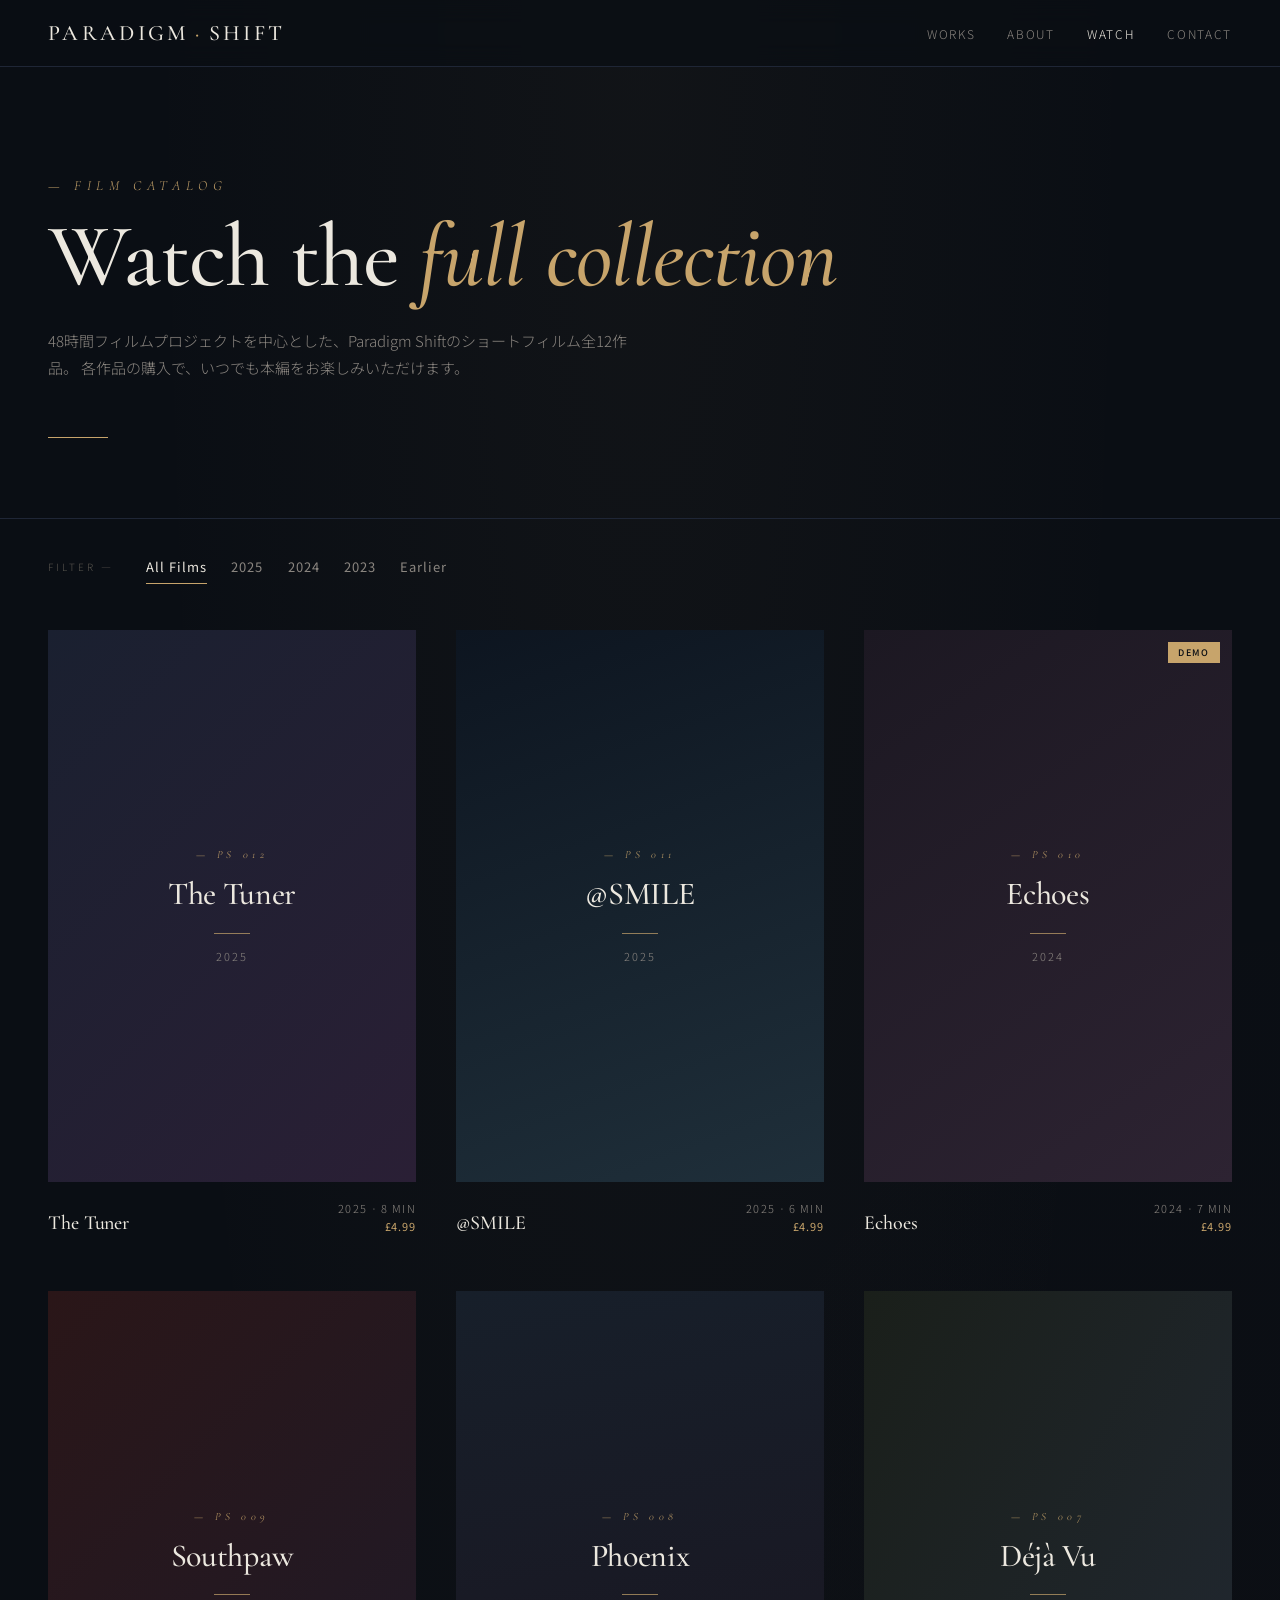
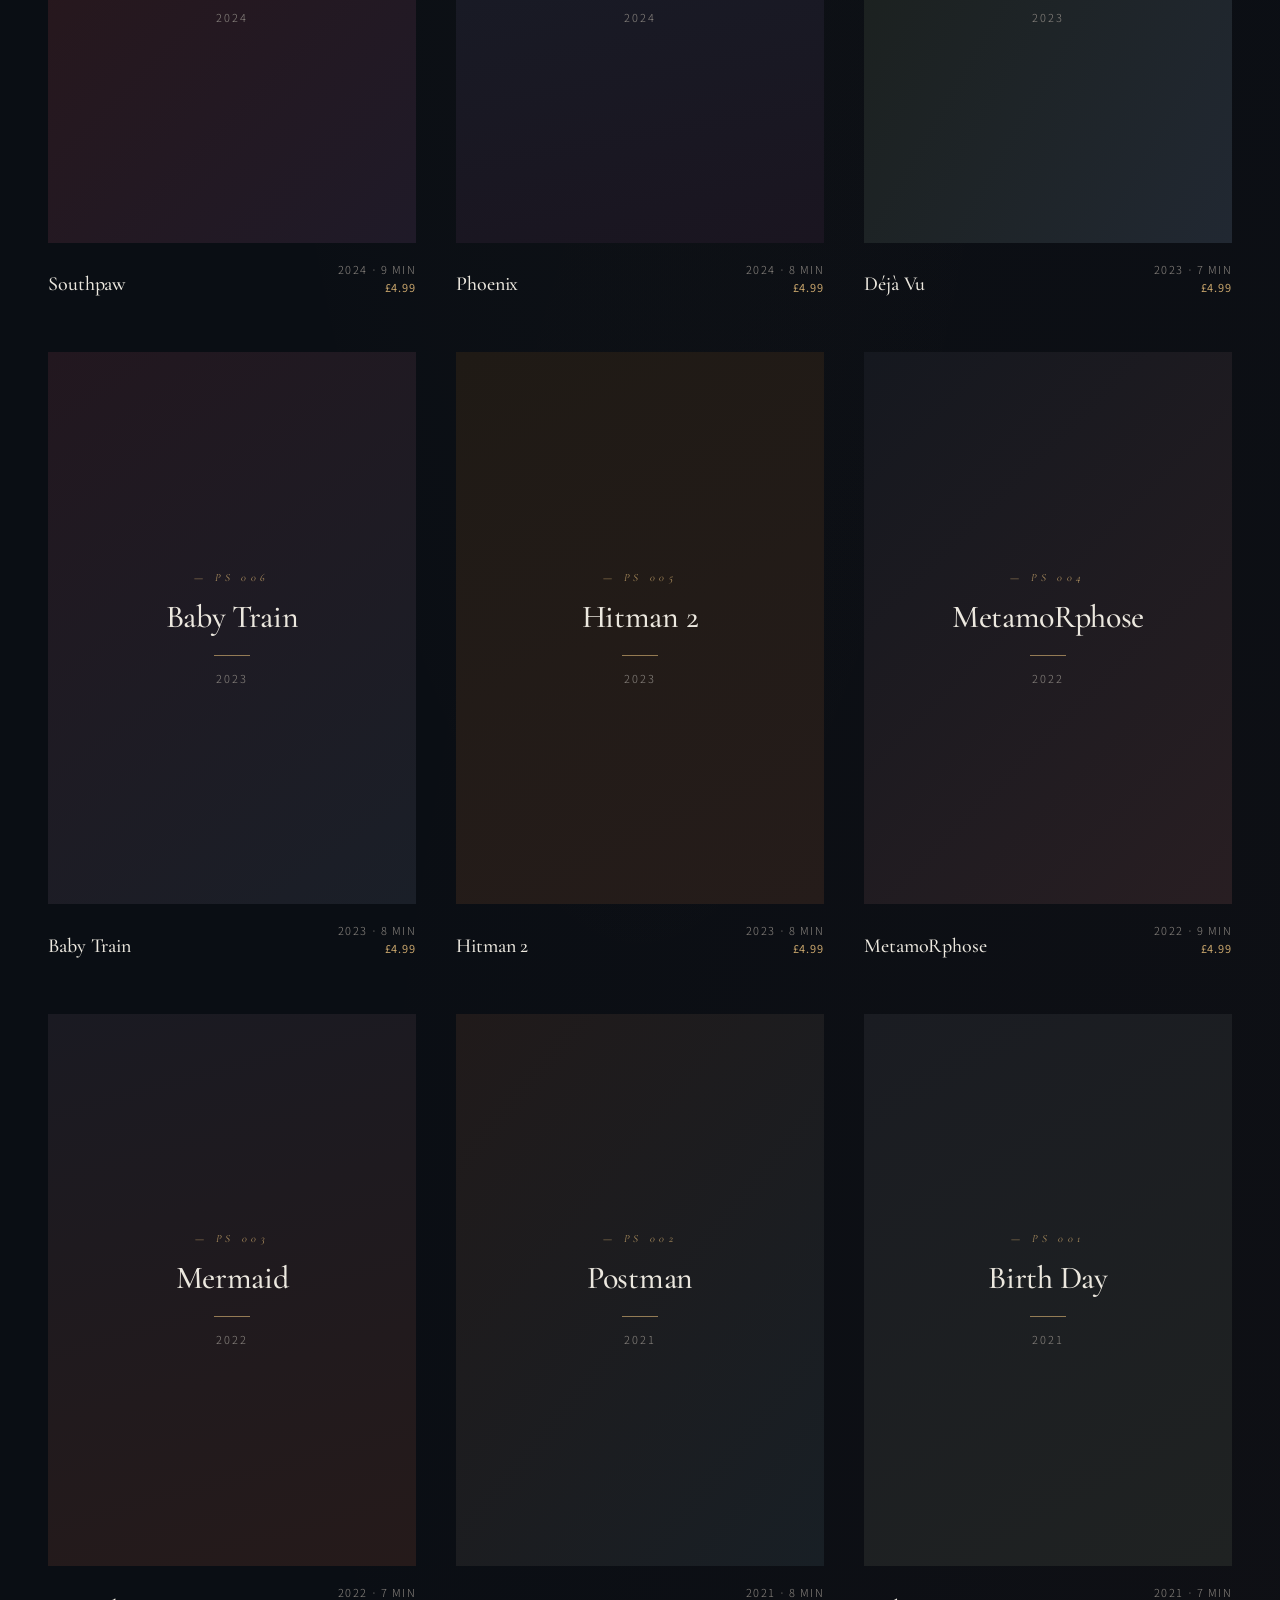
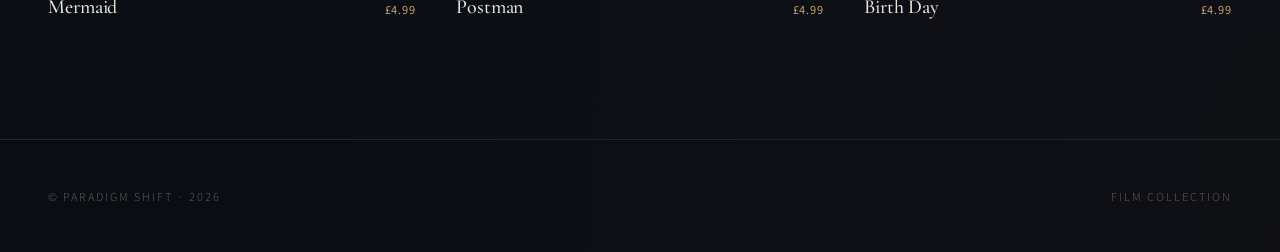
==== watch/index.html @ 76ae6ed3 "Add watch page demo" ====
<!DOCTYPE html>
<html lang="ja">
<head>
<meta charset="UTF-8">
<meta name="viewport" content="width=device-width, initial-scale=1.0">
<title>Watch — Paradigm Shift</title>
<meta name="description" content="Paradigm Shift 作品配信サイト">
<link rel="preconnect" href="https://fonts.googleapis.com">
<link rel="preconnect" href="https://fonts.gstatic.com" crossorigin>
<link href="https://fonts.googleapis.com/css2?family=Cormorant+Garamond:ital,wght@0,400;0,500;0,600;1,400&family=Noto+Sans+JP:wght@300;400;500;700&display=swap" rel="stylesheet">
<style>
  :root {
    --ink:       #0A0E14;
    --ink-2:     #121722;
    --card:      #1A2030;
    --card-hov:  #242D42;
    --text:      #ECE8DF;
    --text-dim:  #8B8680;
    --muted:     #5A5750;
    --accent:    #C7A46B;
    --accent-2:  #A84B2A;
    --border:    #2B3245;
    --border-soft: #1F2636;
  }

  * { margin: 0; padding: 0; box-sizing: border-box; }

  html, body {
    background: var(--ink);
    color: var(--text);
    font-family: 'Noto Sans JP', sans-serif;
    font-weight: 300;
    -webkit-font-smoothing: antialiased;
    min-height: 100vh;
  }

  body {
    background:
      radial-gradient(ellipse at top, rgba(199,164,107,0.04) 0%, transparent 55%),
      radial-gradient(ellipse at bottom right, rgba(168,75,42,0.03) 0%, transparent 55%),
      var(--ink);
  }

  a { color: inherit; text-decoration: none; }

  /* NAV */
  .nav {
    position: sticky; top: 0;
    z-index: 100;
    backdrop-filter: blur(12px);
    -webkit-backdrop-filter: blur(12px);
    background: rgba(10, 14, 20, 0.72);
    border-bottom: 1px solid var(--border-soft);
  }
  .nav-inner {
    max-width: 1400px;
    margin: 0 auto;
    padding: 20px 48px;
    display: flex;
    justify-content: space-between;
    align-items: center;
  }
  .logo {
    font-family: 'Cormorant Garamond', serif;
    font-size: 22px;
    font-weight: 500;
    letter-spacing: 0.15em;
    color: var(--text);
  }
  .logo .sep { color: var(--accent); margin: 0 6px; }
  .nav-links { display: flex; gap: 32px; font-size: 12px; letter-spacing: 0.14em; text-transform: uppercase; }
  .nav-links a { color: var(--text-dim); transition: color 0.3s; }
  .nav-links a:hover { color: var(--accent); }
  .nav-links a.active { color: var(--text); }

  /* HERO */
  .hero {
    position: relative;
    padding: 110px 48px 80px;
    max-width: 1400px;
    margin: 0 auto;
    overflow: hidden;
  }
  .hero-label {
    font-family: 'Cormorant Garamond', serif;
    font-style: italic;
    font-size: 14px;
    color: var(--accent);
    letter-spacing: 0.4em;
    text-transform: uppercase;
    margin-bottom: 20px;
    opacity: 0;
    animation: fadeUp 0.8s ease 0.1s forwards;
  }
  .hero h1 {
    font-family: 'Cormorant Garamond', serif;
    font-size: clamp(48px, 7vw, 92px);
    font-weight: 500;
    line-height: 0.95;
    letter-spacing: -0.01em;
    color: var(--text);
    margin-bottom: 28px;
    opacity: 0;
    animation: fadeUp 0.9s ease 0.25s forwards;
  }
  .hero h1 em {
    font-style: italic;
    color: var(--accent);
  }
  .hero-desc {
    font-size: 15px;
    line-height: 1.8;
    color: var(--text-dim);
    max-width: 580px;
    opacity: 0;
    animation: fadeUp 1s ease 0.45s forwards;
  }
  .divider {
    width: 60px; height: 1px;
    background: var(--accent);
    margin-top: 56px;
    opacity: 0;
    animation: expand 1s ease 0.7s forwards;
  }

  @keyframes fadeUp {
    from { opacity: 0; transform: translateY(24px); }
    to { opacity: 1; transform: translateY(0); }
  }
  @keyframes expand {
    from { opacity: 0; width: 0; }
    to { opacity: 1; width: 60px; }
  }

  /* FILTERS */
  .filters {
    max-width: 1400px;
    margin: 0 auto;
    padding: 32px 48px 48px;
    display: flex;
    gap: 24px;
    align-items: center;
    border-top: 1px solid var(--border-soft);
  }
  .filter-label {
    font-size: 10px;
    color: var(--muted);
    letter-spacing: 0.3em;
    text-transform: uppercase;
    margin-right: 8px;
  }
  .filter-btn {
    background: none;
    border: none;
    color: var(--text-dim);
    font-family: inherit;
    font-size: 13px;
    letter-spacing: 0.08em;
    cursor: pointer;
    padding: 6px 0;
    position: relative;
    transition: color 0.25s;
  }
  .filter-btn::after {
    content: '';
    position: absolute;
    bottom: -2px; left: 0;
    width: 0;
    height: 1px;
    background: var(--accent);
    transition: width 0.3s ease;
  }
  .filter-btn:hover { color: var(--text); }
  .filter-btn.active { color: var(--text); }
  .filter-btn.active::after { width: 100%; }

  /* GRID */
  .catalog {
    max-width: 1400px;
    margin: 0 auto;
    padding: 0 48px 120px;
  }
  .grid {
    display: grid;
    grid-template-columns: repeat(3, 1fr);
    gap: 56px 40px;
  }

  .film {
    cursor: pointer;
    opacity: 0;
    animation: fadeUp 0.6s ease forwards;
  }
  .film:nth-child(1) { animation-delay: 0.05s; }
  .film:nth-child(2) { animation-delay: 0.1s; }
  .film:nth-child(3) { animation-delay: 0.15s; }
  .film:nth-child(4) { animation-delay: 0.2s; }
  .film:nth-child(5) { animation-delay: 0.25s; }
  .film:nth-child(6) { animation-delay: 0.3s; }
  .film:nth-child(7) { animation-delay: 0.35s; }
  .film:nth-child(8) { animation-delay: 0.4s; }
  .film:nth-child(9) { animation-delay: 0.45s; }
  .film:nth-child(10) { animation-delay: 0.5s; }
  .film:nth-child(11) { animation-delay: 0.55s; }
  .film:nth-child(12) { animation-delay: 0.6s; }

  .poster-wrap {
    position: relative;
    aspect-ratio: 2 / 3;
    background: var(--card);
    overflow: hidden;
    margin-bottom: 18px;
  }

  .poster {
    position: absolute;
    inset: 0;
    display: flex;
    flex-direction: column;
    align-items: center;
    justify-content: center;
    padding: 32px 24px;
    transition: transform 0.6s cubic-bezier(0.2, 0.8, 0.2, 1);
  }

  /* Each film gets a distinct poster gradient */
  .film:nth-child(1) .poster { background: linear-gradient(135deg, #1a2030 0%, #2a1f35 100%); }
  .film:nth-child(2) .poster { background: linear-gradient(160deg, #0d1520 0%, #1f2f3a 100%); }
  .film:nth-child(3) .poster { background: linear-gradient(145deg, #1c1822 0%, #2d2332 100%); }
  .film:nth-child(4) .poster { background: linear-gradient(135deg, #2a1618 0%, #1f1a28 100%); }
  .film:nth-child(5) .poster { background: linear-gradient(170deg, #171f2a 0%, #1a1520 100%); }
  .film:nth-child(6) .poster { background: linear-gradient(120deg, #1a1f1a 0%, #212832 100%); }
  .film:nth-child(7) .poster { background: linear-gradient(145deg, #22171f 0%, #1a1f28 100%); }
  .film:nth-child(8) .poster { background: linear-gradient(155deg, #1f1a15 0%, #251c1a 100%); }
  .film:nth-child(9) .poster { background: linear-gradient(135deg, #15181f 0%, #281e22 100%); }
  .film:nth-child(10) .poster { background: linear-gradient(165deg, #1a1a22 0%, #251a1a 100%); }
  .film:nth-child(11) .poster { background: linear-gradient(130deg, #201a1a 0%, #181f25 100%); }
  .film:nth-child(12) .poster { background: linear-gradient(150deg, #1a1c22 0%, #1f2222 100%); }

  .poster-mark {
    font-family: 'Cormorant Garamond', serif;
    font-style: italic;
    font-size: 11px;
    color: var(--accent);
    letter-spacing: 0.4em;
    text-transform: uppercase;
    margin-bottom: 16px;
  }
  .poster-title {
    font-family: 'Cormorant Garamond', serif;
    font-size: 32px;
    font-weight: 500;
    line-height: 1.05;
    color: var(--text);
    text-align: center;
    letter-spacing: -0.01em;
    margin-bottom: 14px;
  }
  .poster-line {
    width: 36px; height: 1px;
    background: var(--accent);
    margin: 8px 0 14px;
    opacity: 0.7;
  }
  .poster-year {
    font-size: 11px;
    color: var(--text-dim);
    letter-spacing: 0.2em;
  }

  .poster-wrap::before {
    content: '';
    position: absolute;
    inset: 0;
    background: linear-gradient(to bottom, transparent 50%, rgba(0,0,0,0.5));
    opacity: 0;
    transition: opacity 0.4s;
    z-index: 2;
    pointer-events: none;
  }
  .poster-wrap::after {
    content: 'Watch';
    position: absolute;
    left: 50%; top: 50%;
    transform: translate(-50%, -50%) scale(0.9);
    font-family: 'Cormorant Garamond', serif;
    font-style: italic;
    font-size: 22px;
    color: var(--text);
    letter-spacing: 0.3em;
    text-transform: uppercase;
    padding: 14px 28px;
    border: 1px solid var(--accent);
    opacity: 0;
    transition: opacity 0.4s, transform 0.4s cubic-bezier(0.2, 0.8, 0.2, 1);
    z-index: 3;
    pointer-events: none;
  }
  .film:hover .poster-wrap::before { opacity: 1; }
  .film:hover .poster-wrap::after {
    opacity: 1;
    transform: translate(-50%, -50%) scale(1);
  }
  .film:hover .poster {
    transform: scale(1.04);
  }

  .film-meta {
    display: flex;
    justify-content: space-between;
    align-items: flex-end;
  }
  .film-title {
    font-family: 'Cormorant Garamond', serif;
    font-size: 20px;
    font-weight: 500;
    color: var(--text);
    letter-spacing: -0.005em;
    line-height: 1.2;
  }
  .film-info {
    font-size: 11px;
    color: var(--text-dim);
    letter-spacing: 0.12em;
    text-transform: uppercase;
    text-align: right;
    line-height: 1.6;
  }
  .film-info .price {
    color: var(--accent);
    font-weight: 400;
    letter-spacing: 0.08em;
  }

  /* demo tag for playable sample */
  .tag {
    position: absolute;
    top: 12px; right: 12px;
    background: var(--accent);
    color: var(--ink);
    font-size: 9px;
    font-weight: 500;
    letter-spacing: 0.2em;
    text-transform: uppercase;
    padding: 4px 10px;
    z-index: 4;
  }

  /* FOOTER */
  footer {
    max-width: 1400px;
    margin: 0 auto;
    padding: 48px;
    border-top: 1px solid var(--border-soft);
    display: flex;
    justify-content: space-between;
    align-items: center;
    font-size: 11px;
    color: var(--muted);
    letter-spacing: 0.18em;
    text-transform: uppercase;
  }

  /* RESPONSIVE */
  @media (max-width: 900px) {
    .nav-inner, .hero, .filters, .catalog, footer { padding-left: 24px; padding-right: 24px; }
    .grid { grid-template-columns: repeat(2, 1fr); gap: 40px 24px; }
    .nav-links { gap: 20px; }
    .nav-links a:not(.active) { display: none; }
    .filters { flex-wrap: wrap; gap: 12px 20px; }
  }
  @media (max-width: 560px) {
    .grid { grid-template-columns: 1fr; gap: 48px; }
    .hero { padding: 60px 24px 40px; }
    .poster-title { font-size: 28px; }
  }
</style>
</head>
<body>

<nav class="nav">
  <div class="nav-inner">
    <a href="../index.html" class="logo">PARADIGM<span class="sep">·</span>SHIFT</a>
    <div class="nav-links">
      <a href="../index.html">Works</a>
      <a href="../index.html#about">About</a>
      <a href="#" class="active">Watch</a>
      <a href="../index.html#contact">Contact</a>
    </div>
  </div>
</nav>

<section class="hero">
  <div class="hero-label">— Film Catalog</div>
  <h1>Watch the <em>full collection</em></h1>
  <p class="hero-desc">
    48時間フィルムプロジェクトを中心とした、Paradigm Shiftのショートフィルム全12作品。
    各作品の購入で、いつでも本編をお楽しみいただけます。
  </p>
  <div class="divider"></div>
</section>

<section class="filters">
  <span class="filter-label">Filter —</span>
  <button class="filter-btn active" data-filter="all">All Films</button>
  <button class="filter-btn" data-filter="2025">2025</button>
  <button class="filter-btn" data-filter="2024">2024</button>
  <button class="filter-btn" data-filter="2023">2023</button>
  <button class="filter-btn" data-filter="earlier">Earlier</button>
</section>

<main class="catalog">
  <div class="grid" id="grid">

    <a class="film" href="film.html?id=tuner" data-year="2025">
      <div class="poster-wrap">
        <div class="poster">
          <div class="poster-mark">— PS 012</div>
          <div class="poster-title">The Tuner</div>
          <div class="poster-line"></div>
          <div class="poster-year">2025</div>
        </div>
      </div>
      <div class="film-meta">
        <div class="film-title">The Tuner</div>
        <div class="film-info">
          2025 · 8 min<br>
          <span class="price">£4.99</span>
        </div>
      </div>
    </a>

    <a class="film" href="film.html?id=smile" data-year="2025">
      <div class="poster-wrap">
        <div class="poster">
          <div class="poster-mark">— PS 011</div>
          <div class="poster-title">@SMILE</div>
          <div class="poster-line"></div>
          <div class="poster-year">2025</div>
        </div>
      </div>
      <div class="film-meta">
        <div class="film-title">@SMILE</div>
        <div class="film-info">
          2025 · 6 min<br>
          <span class="price">£4.99</span>
        </div>
      </div>
    </a>

    <a class="film" href="film.html?id=echoes" data-year="2024">
      <div class="poster-wrap">
        <span class="tag">Demo</span>
        <div class="poster">
          <div class="poster-mark">— PS 010</div>
          <div class="poster-title">Echoes</div>
          <div class="poster-line"></div>
          <div class="poster-year">2024</div>
        </div>
      </div>
      <div class="film-meta">
        <div class="film-title">Echoes</div>
        <div class="film-info">
          2024 · 7 min<br>
          <span class="price">£4.99</span>
        </div>
      </div>
    </a>

    <a class="film" href="film.html?id=southpaw" data-year="2024">
      <div class="poster-wrap">
        <div class="poster">
          <div class="poster-mark">— PS 009</div>
          <div class="poster-title">Southpaw</div>
          <div class="poster-line"></div>
          <div class="poster-year">2024</div>
        </div>
      </div>
      <div class="film-meta">
        <div class="film-title">Southpaw</div>
        <div class="film-info">
          2024 · 9 min<br>
          <span class="price">£4.99</span>
        </div>
      </div>
    </a>

    <a class="film" href="film.html?id=phoenix" data-year="2024">
      <div class="poster-wrap">
        <div class="poster">
          <div class="poster-mark">— PS 008</div>
          <div class="poster-title">Phoenix</div>
          <div class="poster-line"></div>
          <div class="poster-year">2024</div>
        </div>
      </div>
      <div class="film-meta">
        <div class="film-title">Phoenix</div>
        <div class="film-info">
          2024 · 8 min<br>
          <span class="price">£4.99</span>
        </div>
      </div>
    </a>

    <a class="film" href="film.html?id=deja-vu" data-year="2023">
      <div class="poster-wrap">
        <div class="poster">
          <div class="poster-mark">— PS 007</div>
          <div class="poster-title">Déjà Vu</div>
          <div class="poster-line"></div>
          <div class="poster-year">2023</div>
        </div>
      </div>
      <div class="film-meta">
        <div class="film-title">Déjà Vu</div>
        <div class="film-info">
          2023 · 7 min<br>
          <span class="price">£4.99</span>
        </div>
      </div>
    </a>

    <a class="film" href="film.html?id=baby-train" data-year="2023">
      <div class="poster-wrap">
        <div class="poster">
          <div class="poster-mark">— PS 006</div>
          <div class="poster-title">Baby Train</div>
          <div class="poster-line"></div>
          <div class="poster-year">2023</div>
        </div>
      </div>
      <div class="film-meta">
        <div class="film-title">Baby Train</div>
        <div class="film-info">
          2023 · 8 min<br>
          <span class="price">£4.99</span>
        </div>
      </div>
    </a>

    <a class="film" href="film.html?id=hitman-2" data-year="2023">
      <div class="poster-wrap">
        <div class="poster">
          <div class="poster-mark">— PS 005</div>
          <div class="poster-title">Hitman 2</div>
          <div class="poster-line"></div>
          <div class="poster-year">2023</div>
        </div>
      </div>
      <div class="film-meta">
        <div class="film-title">Hitman 2</div>
        <div class="film-info">
          2023 · 8 min<br>
          <span class="price">£4.99</span>
        </div>
      </div>
    </a>

    <a class="film" href="film.html?id=metamorphose" data-year="earlier">
      <div class="poster-wrap">
        <div class="poster">
          <div class="poster-mark">— PS 004</div>
          <div class="poster-title">MetamoRphose</div>
          <div class="poster-line"></div>
          <div class="poster-year">2022</div>
        </div>
      </div>
      <div class="film-meta">
        <div class="film-title">MetamoRphose</div>
        <div class="film-info">
          2022 · 9 min<br>
          <span class="price">£4.99</span>
        </div>
      </div>
    </a>

    <a class="film" href="film.html?id=mermaid" data-year="earlier">
      <div class="poster-wrap">
        <div class="poster">
          <div class="poster-mark">— PS 003</div>
          <div class="poster-title">Mermaid</div>
          <div class="poster-line"></div>
          <div class="poster-year">2022</div>
        </div>
      </div>
      <div class="film-meta">
        <div class="film-title">Mermaid</div>
        <div class="film-info">
          2022 · 7 min<br>
          <span class="price">£4.99</span>
        </div>
      </div>
    </a>

    <a class="film" href="film.html?id=postman" data-year="earlier">
      <div class="poster-wrap">
        <div class="poster">
          <div class="poster-mark">— PS 002</div>
          <div class="poster-title">Postman</div>
          <div class="poster-line"></div>
          <div class="poster-year">2021</div>
        </div>
      </div>
      <div class="film-meta">
        <div class="film-title">Postman</div>
        <div class="film-info">
          2021 · 8 min<br>
          <span class="price">£4.99</span>
        </div>
      </div>
    </a>

    <a class="film" href="film.html?id=birth-day" data-year="earlier">
      <div class="poster-wrap">
        <div class="poster">
          <div class="poster-mark">— PS 001</div>
          <div class="poster-title">Birth Day</div>
          <div class="poster-line"></div>
          <div class="poster-year">2021</div>
        </div>
      </div>
      <div class="film-meta">
        <div class="film-title">Birth Day</div>
        <div class="film-info">
          2021 · 7 min<br>
          <span class="price">£4.99</span>
        </div>
      </div>
    </a>

  </div>
</main>

<footer>
  <span>© Paradigm Shift · 2026</span>
  <span>Film Collection</span>
</footer>

<script>
  // Filter functionality
  const buttons = document.querySelectorAll('.filter-btn');
  const films = document.querySelectorAll('.film');

  buttons.forEach(btn => {
    btn.addEventListener('click', () => {
      buttons.forEach(b => b.classList.remove('active'));
      btn.classList.add('active');
      const filter = btn.dataset.filter;

      films.forEach(film => {
        if (filter === 'all' || film.dataset.year === filter) {
          film.style.display = '';
        } else {
          film.style.display = 'none';
        }
      });
    });
  });
</script>

</body>
</html>
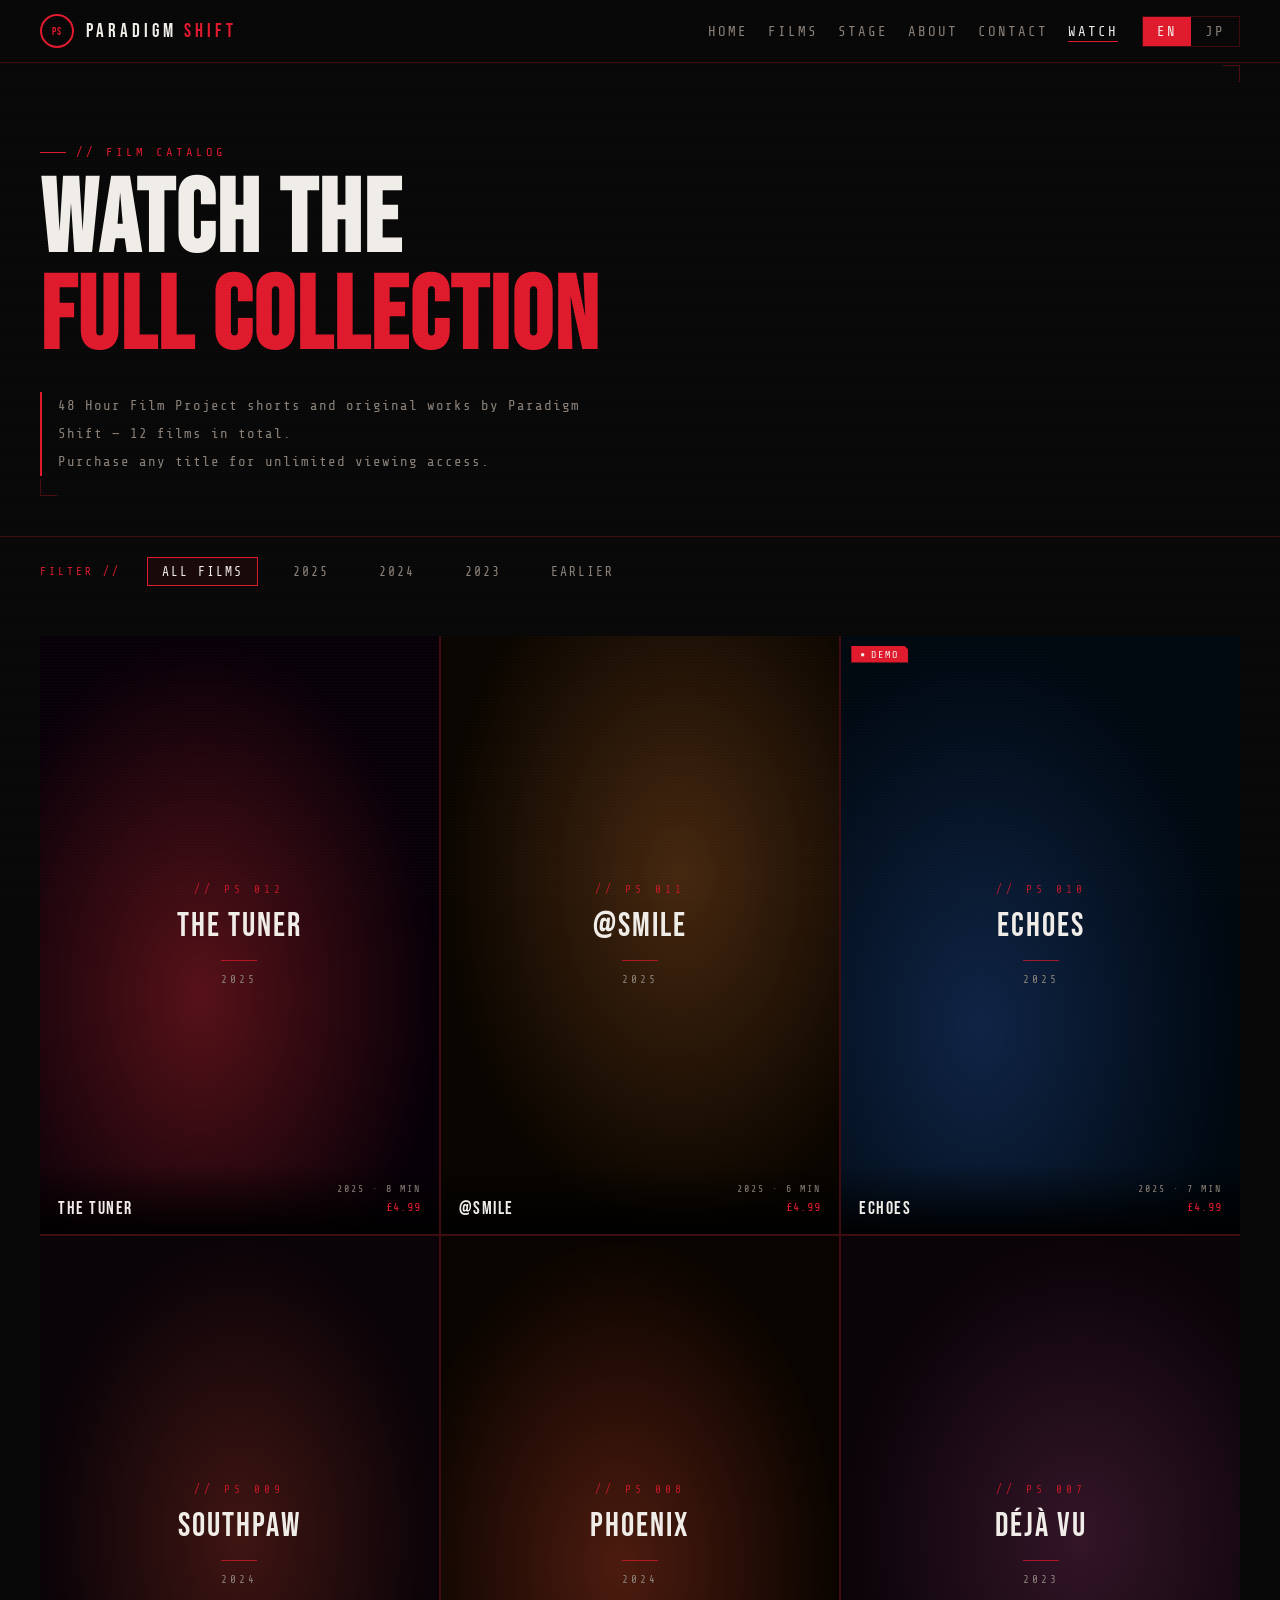
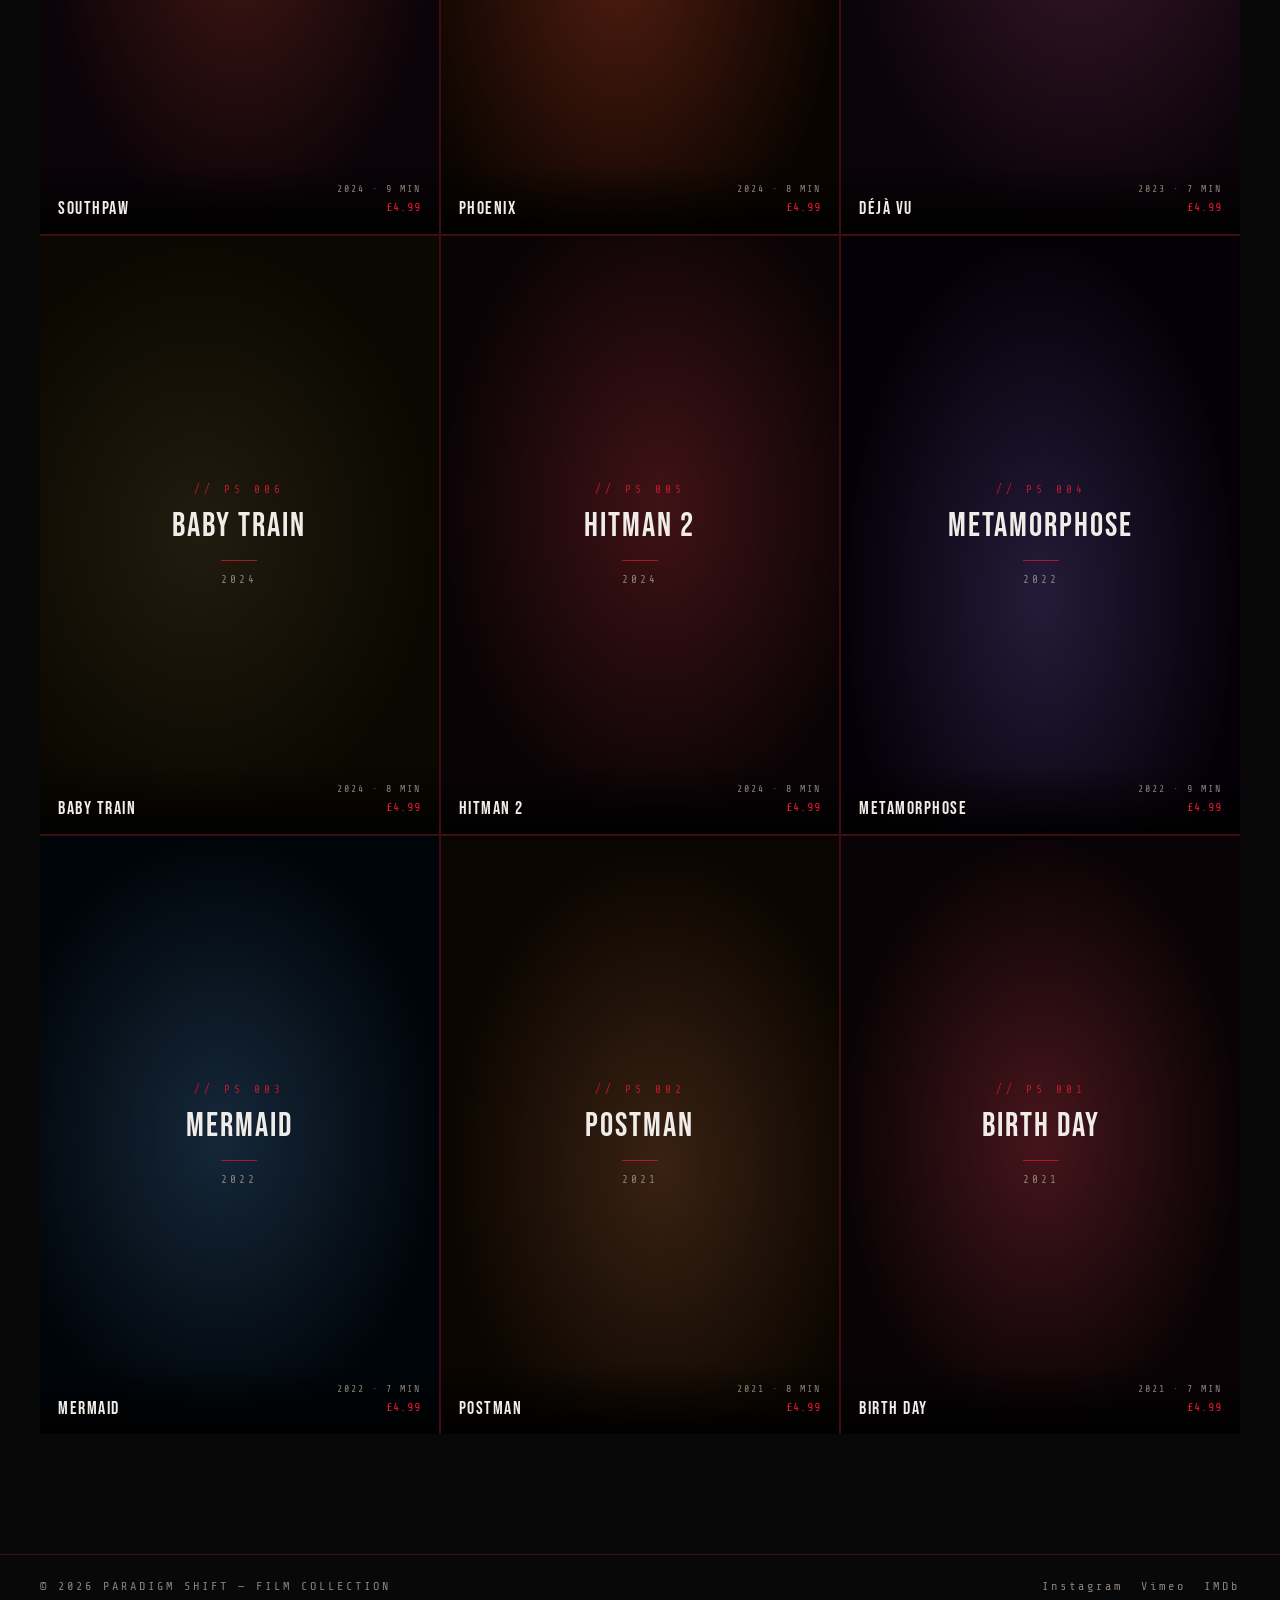
==== commit aaf3aa78: "Update watch pages to match main site design" ====
--- a/watch/index.html
+++ b/watch/index.html
@@ -1,662 +1,417 @@
 <!DOCTYPE html>
-<html lang="ja">
+<html lang="en">
 <head>
 <meta charset="UTF-8">
 <meta name="viewport" content="width=device-width, initial-scale=1.0">
-<title>Watch — Paradigm Shift</title>
-<meta name="description" content="Paradigm Shift 作品配信サイト">
-<link rel="preconnect" href="https://fonts.googleapis.com">
-<link rel="preconnect" href="https://fonts.gstatic.com" crossorigin>
-<link href="https://fonts.googleapis.com/css2?family=Cormorant+Garamond:ital,wght@0,400;0,500;0,600;1,400&family=Noto+Sans+JP:wght@300;400;500;700&display=swap" rel="stylesheet">
+<title>WATCH | PARADIGM SHIFT</title>
+<meta name="description" content="Paradigm Shift — Film Catalog">
+<link href="https://fonts.googleapis.com/css2?family=Share+Tech+Mono&family=Bebas+Neue&family=Noto+Sans+JP:wght@300;400;700&display=swap" rel="stylesheet">
+<link rel="stylesheet" href="../common.css">
 <style>
-  :root {
-    --ink:       #0A0E14;
-    --ink-2:     #121722;
-    --card:      #1A2030;
-    --card-hov:  #242D42;
-    --text:      #ECE8DF;
-    --text-dim:  #8B8680;
-    --muted:     #5A5750;
-    --accent:    #C7A46B;
-    --accent-2:  #A84B2A;
-    --border:    #2B3245;
-    --border-soft: #1F2636;
+  /* PAGE WRAP */
+  .page-wrap { padding-top:65px; }
+
+  /* HERO (watch) */
+  .watch-hero { padding:80px 40px 60px; max-width:1400px; margin:0 auto; position:relative; overflow:hidden; }
+  .watch-hero::before { content:''; position:absolute; top:0; right:40px; width:16px; height:16px; border-top:1px solid var(--red); border-right:1px solid var(--red); opacity:.3; }
+  .watch-hero::after { content:''; position:absolute; bottom:40px; left:40px; width:16px; height:16px; border-bottom:1px solid var(--red); border-left:1px solid var(--red); opacity:.3; }
+  .watch-label { font-size:12px; letter-spacing:4px; color:var(--red); margin-bottom:14px; display:flex; align-items:center; gap:10px; animation:fu .8s ease both; }
+  .watch-label::before { content:''; width:26px; height:1px; background:var(--red); }
+  .watch-title { font-family:'Bebas Neue',sans-serif; font-size:clamp(52px,8vw,110px); line-height:.95; letter-spacing:2px; margin-bottom:24px; animation:fu .9s .1s ease both; }
+  .watch-title .red { color:var(--red); }
+  .watch-desc { font-size:14px; letter-spacing:1px; color:var(--off); max-width:580px; line-height:2; border-left:2px solid var(--red); padding-left:16px; animation:fu 1s .2s ease both; }
+  body.ja .watch-desc { font-family:'Noto Sans JP',sans-serif; font-size:13px; letter-spacing:.4px; }
+  @keyframes fu{ from{opacity:0;transform:translateY(24px)} to{opacity:1;transform:translateY(0)} }
+
+  /* FILTERS */
+  .filters-wrap { max-width:1400px; margin:0 auto; padding:20px 40px 50px; border-top:1px solid var(--border); display:flex; gap:20px; align-items:center; flex-wrap:wrap; }
+  .filter-label { font-size:11px; color:var(--red); letter-spacing:3px; text-transform:uppercase; margin-right:6px; }
+  .filter-btn { background:none; border:1px solid transparent; color:var(--off); font-family:'Share Tech Mono',monospace; font-size:13px; letter-spacing:2px; cursor:pointer; padding:6px 14px; text-transform:uppercase; transition:all .2s; position:relative; }
+  body.ja .filter-btn { font-family:'Noto Sans JP',sans-serif; letter-spacing:.5px; }
+  .filter-btn:hover { color:var(--white); }
+  .filter-btn.active { color:var(--white); border-color:var(--red); background:rgba(224,26,45,.08); }
+
+  /* CATALOG GRID */
+  .catalog { max-width:1400px; margin:0 auto; padding:0 40px 120px; }
+  .grid { display:grid; grid-template-columns:repeat(3,1fr); gap:2px; background:var(--border); }
+
+  .film { position:relative; aspect-ratio:2/3; overflow:hidden; cursor:pointer; background:#0d0d0d; text-decoration:none; display:block; opacity:0; animation:fadeUp .6s ease forwards; }
+  .film:nth-child(1){animation-delay:.05s} .film:nth-child(2){animation-delay:.1s}
+  .film:nth-child(3){animation-delay:.15s} .film:nth-child(4){animation-delay:.2s}
+  .film:nth-child(5){animation-delay:.25s} .film:nth-child(6){animation-delay:.3s}
+  .film:nth-child(7){animation-delay:.35s} .film:nth-child(8){animation-delay:.4s}
+  .film:nth-child(9){animation-delay:.45s} .film:nth-child(10){animation-delay:.5s}
+  .film:nth-child(11){animation-delay:.55s} .film:nth-child(12){animation-delay:.6s}
+  @keyframes fadeUp { from{opacity:0;transform:translateY(20px)} to{opacity:1;transform:translateY(0)} }
+
+  .poster-bg { position:absolute; inset:0; transition:transform .5s ease; }
+  .film:nth-child(1) .poster-bg { background:radial-gradient(ellipse at 40% 60%,rgba(224,26,45,.35),#080008 70%); }
+  .film:nth-child(2) .poster-bg { background:radial-gradient(ellipse at 60% 40%,rgba(200,100,20,.3),#0a0500 70%); }
+  .film:nth-child(3) .poster-bg { background:radial-gradient(ellipse at 35% 65%,rgba(20,90,200,.3),#000810 70%); }
+  .film:nth-child(4) .poster-bg { background:radial-gradient(ellipse at 50% 50%,rgba(180,40,30,.3),#0a0308 70%); }
+  .film:nth-child(5) .poster-bg { background:radial-gradient(ellipse at 45% 55%,rgba(224,60,20,.3),#0a0400 70%); }
+  .film:nth-child(6) .poster-bg { background:radial-gradient(ellipse at 60% 50%,rgba(140,40,100,.3),#0a0308 70%); }
+  .film:nth-child(7) .poster-bg { background:radial-gradient(ellipse at 40% 50%,rgba(80,60,20,.3),#0a0800 70%); }
+  .film:nth-child(8) .poster-bg { background:radial-gradient(ellipse at 55% 45%,rgba(180,30,40,.3),#0a0305 70%); }
+  .film:nth-child(9) .poster-bg { background:radial-gradient(ellipse at 50% 60%,rgba(90,60,160,.3),#050008 70%); }
+  .film:nth-child(10) .poster-bg { background:radial-gradient(ellipse at 45% 50%,rgba(40,100,160,.3),#00050a 70%); }
+  .film:nth-child(11) .poster-bg { background:radial-gradient(ellipse at 55% 55%,rgba(160,80,30,.3),#0a0500 70%); }
+  .film:nth-child(12) .poster-bg { background:radial-gradient(ellipse at 50% 50%,rgba(200,40,60,.3),#0a0305 70%); }
+  .film:hover .poster-bg { transform:scale(1.06); }
+
+  .poster-content { position:absolute; inset:0; display:flex; flex-direction:column; align-items:center; justify-content:center; padding:24px; z-index:2; }
+  .poster-mark { font-family:'Share Tech Mono',monospace; font-size:11px; color:var(--red); letter-spacing:4px; margin-bottom:14px; opacity:.8; }
+  .poster-title { font-family:'Bebas Neue',sans-serif; font-size:clamp(26px,2.6vw,38px); letter-spacing:2px; color:var(--white); text-align:center; line-height:1; margin-bottom:12px; }
+  .poster-line { width:36px; height:1px; background:var(--red); margin:4px 0 12px; opacity:.7; }
+  .poster-year { font-family:'Share Tech Mono',monospace; font-size:11px; color:var(--off); letter-spacing:3px; }
+
+  .film-overlay { position:absolute; inset:0; background:linear-gradient(to top,rgba(0,0,0,.92) 0%,rgba(0,0,0,0) 55%); opacity:0; transition:opacity .3s; z-index:3; }
+  .film:hover .film-overlay { opacity:1; }
+  .watch-cta { position:absolute; top:50%; left:50%; transform:translate(-50%,-50%) scale(.9); font-family:'Share Tech Mono',monospace; font-size:13px; letter-spacing:4px; color:var(--white); padding:12px 26px; border:1px solid var(--red); background:rgba(224,26,45,.1); opacity:0; transition:all .3s cubic-bezier(.2,.8,.2,1); z-index:4; clip-path:polygon(0 0,calc(100% - 6px) 0,100% 6px,100% 100%,6px 100%,0 calc(100% - 6px)); text-transform:uppercase; }
+  .film:hover .watch-cta { opacity:1; transform:translate(-50%,-50%) scale(1); }
+
+  .film-meta { position:absolute; bottom:0; left:0; right:0; padding:16px 18px; display:flex; justify-content:space-between; align-items:flex-end; z-index:4; background:linear-gradient(to top,rgba(0,0,0,.95),transparent); }
+  .film-title { font-family:'Bebas Neue',sans-serif; font-size:18px; letter-spacing:1.5px; color:var(--white); line-height:1; }
+  .film-info { font-family:'Share Tech Mono',monospace; font-size:10px; color:var(--off); letter-spacing:2px; text-align:right; line-height:1.7; text-transform:uppercase; }
+  .film-info .price { color:var(--red); font-size:12px; letter-spacing:1px; }
+
+  /* Demo tag */
+  .tag { position:absolute; top:10px; left:10px; background:var(--red); color:var(--white); font-family:'Share Tech Mono',monospace; font-size:10px; letter-spacing:2px; padding:3px 9px; z-index:5; clip-path:polygon(0 0,calc(100% - 4px) 0,100% 4px,100% 100%,0 100%); display:flex; align-items:center; gap:4px; }
+  .tag::before { content:'●'; font-size:8px; }
+
+  /* RESPONSIVE */
+  @media (max-width:900px) {
+    .watch-hero { padding:60px 24px 40px; }
+    .watch-title { font-size:clamp(44px,12vw,72px); }
+    .filters-wrap { padding:20px 24px 40px; gap:10px; }
+    .catalog { padding:0 24px 80px; }
+    .grid { grid-template-columns:repeat(2,1fr); }
   }
-
-  * { margin: 0; padding: 0; box-sizing: border-box; }
-
-  html, body {
-    background: var(--ink);
-    color: var(--text);
-    font-family: 'Noto Sans JP', sans-serif;
-    font-weight: 300;
-    -webkit-font-smoothing: antialiased;
-    min-height: 100vh;
-  }
-
-  body {
-    background:
-      radial-gradient(ellipse at top, rgba(199,164,107,0.04) 0%, transparent 55%),
-      radial-gradient(ellipse at bottom right, rgba(168,75,42,0.03) 0%, transparent 55%),
-      var(--ink);
-  }
-
-  a { color: inherit; text-decoration: none; }
-
-  /* NAV */
-  .nav {
-    position: sticky; top: 0;
-    z-index: 100;
-    backdrop-filter: blur(12px);
-    -webkit-backdrop-filter: blur(12px);
-    background: rgba(10, 14, 20, 0.72);
-    border-bottom: 1px solid var(--border-soft);
-  }
-  .nav-inner {
-    max-width: 1400px;
-    margin: 0 auto;
-    padding: 20px 48px;
-    display: flex;
-    justify-content: space-between;
-    align-items: center;
-  }
-  .logo {
-    font-family: 'Cormorant Garamond', serif;
-    font-size: 22px;
-    font-weight: 500;
-    letter-spacing: 0.15em;
-    color: var(--text);
-  }
-  .logo .sep { color: var(--accent); margin: 0 6px; }
-  .nav-links { display: flex; gap: 32px; font-size: 12px; letter-spacing: 0.14em; text-transform: uppercase; }
-  .nav-links a { color: var(--text-dim); transition: color 0.3s; }
-  .nav-links a:hover { color: var(--accent); }
-  .nav-links a.active { color: var(--text); }
-
-  /* HERO */
-  .hero {
-    position: relative;
-    padding: 110px 48px 80px;
-    max-width: 1400px;
-    margin: 0 auto;
-    overflow: hidden;
-  }
-  .hero-label {
-    font-family: 'Cormorant Garamond', serif;
-    font-style: italic;
-    font-size: 14px;
-    color: var(--accent);
-    letter-spacing: 0.4em;
-    text-transform: uppercase;
-    margin-bottom: 20px;
-    opacity: 0;
-    animation: fadeUp 0.8s ease 0.1s forwards;
-  }
-  .hero h1 {
-    font-family: 'Cormorant Garamond', serif;
-    font-size: clamp(48px, 7vw, 92px);
-    font-weight: 500;
-    line-height: 0.95;
-    letter-spacing: -0.01em;
-    color: var(--text);
-    margin-bottom: 28px;
-    opacity: 0;
-    animation: fadeUp 0.9s ease 0.25s forwards;
-  }
-  .hero h1 em {
-    font-style: italic;
-    color: var(--accent);
-  }
-  .hero-desc {
-    font-size: 15px;
-    line-height: 1.8;
-    color: var(--text-dim);
-    max-width: 580px;
-    opacity: 0;
-    animation: fadeUp 1s ease 0.45s forwards;
-  }
-  .divider {
-    width: 60px; height: 1px;
-    background: var(--accent);
-    margin-top: 56px;
-    opacity: 0;
-    animation: expand 1s ease 0.7s forwards;
-  }
-
-  @keyframes fadeUp {
-    from { opacity: 0; transform: translateY(24px); }
-    to { opacity: 1; transform: translateY(0); }
-  }
-  @keyframes expand {
-    from { opacity: 0; width: 0; }
-    to { opacity: 1; width: 60px; }
-  }
-
-  /* FILTERS */
-  .filters {
-    max-width: 1400px;
-    margin: 0 auto;
-    padding: 32px 48px 48px;
-    display: flex;
-    gap: 24px;
-    align-items: center;
-    border-top: 1px solid var(--border-soft);
-  }
-  .filter-label {
-    font-size: 10px;
-    color: var(--muted);
-    letter-spacing: 0.3em;
-    text-transform: uppercase;
-    margin-right: 8px;
-  }
-  .filter-btn {
-    background: none;
-    border: none;
-    color: var(--text-dim);
-    font-family: inherit;
-    font-size: 13px;
-    letter-spacing: 0.08em;
-    cursor: pointer;
-    padding: 6px 0;
-    position: relative;
-    transition: color 0.25s;
-  }
-  .filter-btn::after {
-    content: '';
-    position: absolute;
-    bottom: -2px; left: 0;
-    width: 0;
-    height: 1px;
-    background: var(--accent);
-    transition: width 0.3s ease;
-  }
-  .filter-btn:hover { color: var(--text); }
-  .filter-btn.active { color: var(--text); }
-  .filter-btn.active::after { width: 100%; }
-
-  /* GRID */
-  .catalog {
-    max-width: 1400px;
-    margin: 0 auto;
-    padding: 0 48px 120px;
-  }
-  .grid {
-    display: grid;
-    grid-template-columns: repeat(3, 1fr);
-    gap: 56px 40px;
-  }
-
-  .film {
-    cursor: pointer;
-    opacity: 0;
-    animation: fadeUp 0.6s ease forwards;
-  }
-  .film:nth-child(1) { animation-delay: 0.05s; }
-  .film:nth-child(2) { animation-delay: 0.1s; }
-  .film:nth-child(3) { animation-delay: 0.15s; }
-  .film:nth-child(4) { animation-delay: 0.2s; }
-  .film:nth-child(5) { animation-delay: 0.25s; }
-  .film:nth-child(6) { animation-delay: 0.3s; }
-  .film:nth-child(7) { animation-delay: 0.35s; }
-  .film:nth-child(8) { animation-delay: 0.4s; }
-  .film:nth-child(9) { animation-delay: 0.45s; }
-  .film:nth-child(10) { animation-delay: 0.5s; }
-  .film:nth-child(11) { animation-delay: 0.55s; }
-  .film:nth-child(12) { animation-delay: 0.6s; }
-
-  .poster-wrap {
-    position: relative;
-    aspect-ratio: 2 / 3;
-    background: var(--card);
-    overflow: hidden;
-    margin-bottom: 18px;
-  }
-
-  .poster {
-    position: absolute;
-    inset: 0;
-    display: flex;
-    flex-direction: column;
-    align-items: center;
-    justify-content: center;
-    padding: 32px 24px;
-    transition: transform 0.6s cubic-bezier(0.2, 0.8, 0.2, 1);
-  }
-
-  /* Each film gets a distinct poster gradient */
-  .film:nth-child(1) .poster { background: linear-gradient(135deg, #1a2030 0%, #2a1f35 100%); }
-  .film:nth-child(2) .poster { background: linear-gradient(160deg, #0d1520 0%, #1f2f3a 100%); }
-  .film:nth-child(3) .poster { background: linear-gradient(145deg, #1c1822 0%, #2d2332 100%); }
-  .film:nth-child(4) .poster { background: linear-gradient(135deg, #2a1618 0%, #1f1a28 100%); }
-  .film:nth-child(5) .poster { background: linear-gradient(170deg, #171f2a 0%, #1a1520 100%); }
-  .film:nth-child(6) .poster { background: linear-gradient(120deg, #1a1f1a 0%, #212832 100%); }
-  .film:nth-child(7) .poster { background: linear-gradient(145deg, #22171f 0%, #1a1f28 100%); }
-  .film:nth-child(8) .poster { background: linear-gradient(155deg, #1f1a15 0%, #251c1a 100%); }
-  .film:nth-child(9) .poster { background: linear-gradient(135deg, #15181f 0%, #281e22 100%); }
-  .film:nth-child(10) .poster { background: linear-gradient(165deg, #1a1a22 0%, #251a1a 100%); }
-  .film:nth-child(11) .poster { background: linear-gradient(130deg, #201a1a 0%, #181f25 100%); }
-  .film:nth-child(12) .poster { background: linear-gradient(150deg, #1a1c22 0%, #1f2222 100%); }
-
-  .poster-mark {
-    font-family: 'Cormorant Garamond', serif;
-    font-style: italic;
-    font-size: 11px;
-    color: var(--accent);
-    letter-spacing: 0.4em;
-    text-transform: uppercase;
-    margin-bottom: 16px;
-  }
-  .poster-title {
-    font-family: 'Cormorant Garamond', serif;
-    font-size: 32px;
-    font-weight: 500;
-    line-height: 1.05;
-    color: var(--text);
-    text-align: center;
-    letter-spacing: -0.01em;
-    margin-bottom: 14px;
-  }
-  .poster-line {
-    width: 36px; height: 1px;
-    background: var(--accent);
-    margin: 8px 0 14px;
-    opacity: 0.7;
-  }
-  .poster-year {
-    font-size: 11px;
-    color: var(--text-dim);
-    letter-spacing: 0.2em;
-  }
-
-  .poster-wrap::before {
-    content: '';
-    position: absolute;
-    inset: 0;
-    background: linear-gradient(to bottom, transparent 50%, rgba(0,0,0,0.5));
-    opacity: 0;
-    transition: opacity 0.4s;
-    z-index: 2;
-    pointer-events: none;
-  }
-  .poster-wrap::after {
-    content: 'Watch';
-    position: absolute;
-    left: 50%; top: 50%;
-    transform: translate(-50%, -50%) scale(0.9);
-    font-family: 'Cormorant Garamond', serif;
-    font-style: italic;
-    font-size: 22px;
-    color: var(--text);
-    letter-spacing: 0.3em;
-    text-transform: uppercase;
-    padding: 14px 28px;
-    border: 1px solid var(--accent);
-    opacity: 0;
-    transition: opacity 0.4s, transform 0.4s cubic-bezier(0.2, 0.8, 0.2, 1);
-    z-index: 3;
-    pointer-events: none;
-  }
-  .film:hover .poster-wrap::before { opacity: 1; }
-  .film:hover .poster-wrap::after {
-    opacity: 1;
-    transform: translate(-50%, -50%) scale(1);
-  }
-  .film:hover .poster {
-    transform: scale(1.04);
-  }
-
-  .film-meta {
-    display: flex;
-    justify-content: space-between;
-    align-items: flex-end;
-  }
-  .film-title {
-    font-family: 'Cormorant Garamond', serif;
-    font-size: 20px;
-    font-weight: 500;
-    color: var(--text);
-    letter-spacing: -0.005em;
-    line-height: 1.2;
-  }
-  .film-info {
-    font-size: 11px;
-    color: var(--text-dim);
-    letter-spacing: 0.12em;
-    text-transform: uppercase;
-    text-align: right;
-    line-height: 1.6;
-  }
-  .film-info .price {
-    color: var(--accent);
-    font-weight: 400;
-    letter-spacing: 0.08em;
-  }
-
-  /* demo tag for playable sample */
-  .tag {
-    position: absolute;
-    top: 12px; right: 12px;
-    background: var(--accent);
-    color: var(--ink);
-    font-size: 9px;
-    font-weight: 500;
-    letter-spacing: 0.2em;
-    text-transform: uppercase;
-    padding: 4px 10px;
-    z-index: 4;
-  }
-
-  /* FOOTER */
-  footer {
-    max-width: 1400px;
-    margin: 0 auto;
-    padding: 48px;
-    border-top: 1px solid var(--border-soft);
-    display: flex;
-    justify-content: space-between;
-    align-items: center;
-    font-size: 11px;
-    color: var(--muted);
-    letter-spacing: 0.18em;
-    text-transform: uppercase;
-  }
-
-  /* RESPONSIVE */
-  @media (max-width: 900px) {
-    .nav-inner, .hero, .filters, .catalog, footer { padding-left: 24px; padding-right: 24px; }
-    .grid { grid-template-columns: repeat(2, 1fr); gap: 40px 24px; }
-    .nav-links { gap: 20px; }
-    .nav-links a:not(.active) { display: none; }
-    .filters { flex-wrap: wrap; gap: 12px 20px; }
-  }
-  @media (max-width: 560px) {
-    .grid { grid-template-columns: 1fr; gap: 48px; }
-    .hero { padding: 60px 24px 40px; }
-    .poster-title { font-size: 28px; }
+  @media (max-width:560px) {
+    .grid { grid-template-columns:1fr 1fr; gap:2px; }
+    .filter-btn { font-size:12px; padding:5px 10px; }
+    .poster-title { font-size:24px; }
+    .film-title { font-size:15px; }
   }
 </style>
 </head>
-<body>
-
-<nav class="nav">
-  <div class="nav-inner">
-    <a href="../index.html" class="logo">PARADIGM<span class="sep">·</span>SHIFT</a>
-    <div class="nav-links">
-      <a href="../index.html">Works</a>
-      <a href="../index.html#about">About</a>
-      <a href="#" class="active">Watch</a>
-      <a href="../index.html#contact">Contact</a>
+<body class="en">
+
+<!-- NAV -->
+<nav class="navbar">
+  <a href="../index.html" class="logo">
+    <div class="logo-icon">PS</div>
+    <div class="logo-name">PARADIGM <span>SHIFT</span></div>
+  </a>
+  <div class="nav-r">
+    <div class="nav-links" id="nav-links"></div>
+    <div class="hamburger" onclick="toggleMenu()" id="hamburger"><span></span><span></span><span></span></div>
+    <div class="lswitch">
+      <button class="lbtn on" onclick="setLang('en')">EN</button>
+      <button class="lbtn" onclick="setLang('ja')">JP</button>
     </div>
   </div>
 </nav>
-
-<section class="hero">
-  <div class="hero-label">— Film Catalog</div>
-  <h1>Watch the <em>full collection</em></h1>
-  <p class="hero-desc">
-    48時間フィルムプロジェクトを中心とした、Paradigm Shiftのショートフィルム全12作品。
-    各作品の購入で、いつでも本編をお楽しみいただけます。
-  </p>
-  <div class="divider"></div>
-</section>
-
-<section class="filters">
-  <span class="filter-label">Filter —</span>
-  <button class="filter-btn active" data-filter="all">All Films</button>
-  <button class="filter-btn" data-filter="2025">2025</button>
-  <button class="filter-btn" data-filter="2024">2024</button>
-  <button class="filter-btn" data-filter="2023">2023</button>
-  <button class="filter-btn" data-filter="earlier">Earlier</button>
-</section>
-
-<main class="catalog">
-  <div class="grid" id="grid">
-
-    <a class="film" href="film.html?id=tuner" data-year="2025">
-      <div class="poster-wrap">
-        <div class="poster">
-          <div class="poster-mark">— PS 012</div>
-          <div class="poster-title">The Tuner</div>
+<div class="mobile-menu" id="mobile-menu"></div>
+
+<div class="page-wrap">
+
+  <!-- HERO -->
+  <section class="watch-hero">
+    <p class="watch-label" id="watch-label"></p>
+    <h1 class="watch-title" id="watch-title"></h1>
+    <p class="watch-desc" id="watch-desc"></p>
+  </section>
+
+  <!-- FILTERS -->
+  <section class="filters-wrap">
+    <span class="filter-label" id="filter-label"></span>
+    <button class="filter-btn active" data-filter="all" data-en="All Films" data-ja="すべて"></button>
+    <button class="filter-btn" data-filter="2025" data-en="2025" data-ja="2025"></button>
+    <button class="filter-btn" data-filter="2024" data-en="2024" data-ja="2024"></button>
+    <button class="filter-btn" data-filter="2023" data-en="2023" data-ja="2023"></button>
+    <button class="filter-btn" data-filter="earlier" data-en="Earlier" data-ja="それ以前"></button>
+  </section>
+
+  <!-- CATALOG -->
+  <main class="catalog">
+    <div class="grid" id="grid">
+
+      <a class="film" href="film.html?id=tuner" data-year="2025">
+        <div class="poster-bg"></div>
+        <div class="poster-content">
+          <div class="poster-mark">// PS 012</div>
+          <div class="poster-title">THE TUNER</div>
           <div class="poster-line"></div>
           <div class="poster-year">2025</div>
         </div>
-      </div>
-      <div class="film-meta">
-        <div class="film-title">The Tuner</div>
-        <div class="film-info">
-          2025 · 8 min<br>
-          <span class="price">£4.99</span>
-        </div>
-      </div>
-    </a>
-
-    <a class="film" href="film.html?id=smile" data-year="2025">
-      <div class="poster-wrap">
-        <div class="poster">
-          <div class="poster-mark">— PS 011</div>
+        <div class="film-overlay"></div>
+        <div class="watch-cta" data-en="Watch //" data-ja="視聴する //"></div>
+        <div class="film-meta">
+          <div class="film-title">THE TUNER</div>
+          <div class="film-info">2025 · 8 MIN<br><span class="price">£4.99</span></div>
+        </div>
+      </a>
+
+      <a class="film" href="film.html?id=smile" data-year="2025">
+        <div class="poster-bg"></div>
+        <div class="poster-content">
+          <div class="poster-mark">// PS 011</div>
           <div class="poster-title">@SMILE</div>
           <div class="poster-line"></div>
           <div class="poster-year">2025</div>
         </div>
-      </div>
-      <div class="film-meta">
-        <div class="film-title">@SMILE</div>
-        <div class="film-info">
-          2025 · 6 min<br>
-          <span class="price">£4.99</span>
-        </div>
-      </div>
-    </a>
-
-    <a class="film" href="film.html?id=echoes" data-year="2024">
-      <div class="poster-wrap">
-        <span class="tag">Demo</span>
-        <div class="poster">
-          <div class="poster-mark">— PS 010</div>
-          <div class="poster-title">Echoes</div>
+        <div class="film-overlay"></div>
+        <div class="watch-cta" data-en="Watch //" data-ja="視聴する //"></div>
+        <div class="film-meta">
+          <div class="film-title">@SMILE</div>
+          <div class="film-info">2025 · 6 MIN<br><span class="price">£4.99</span></div>
+        </div>
+      </a>
+
+      <a class="film" href="film.html?id=echoes" data-year="2025">
+        <span class="tag" data-en="DEMO" data-ja="DEMO">DEMO</span>
+        <div class="poster-bg"></div>
+        <div class="poster-content">
+          <div class="poster-mark">// PS 010</div>
+          <div class="poster-title">ECHOES</div>
+          <div class="poster-line"></div>
+          <div class="poster-year">2025</div>
+        </div>
+        <div class="film-overlay"></div>
+        <div class="watch-cta" data-en="Watch //" data-ja="視聴する //"></div>
+        <div class="film-meta">
+          <div class="film-title">ECHOES</div>
+          <div class="film-info">2025 · 7 MIN<br><span class="price">£4.99</span></div>
+        </div>
+      </a>
+
+      <a class="film" href="film.html?id=southpaw" data-year="2024">
+        <div class="poster-bg"></div>
+        <div class="poster-content">
+          <div class="poster-mark">// PS 009</div>
+          <div class="poster-title">SOUTHPAW</div>
           <div class="poster-line"></div>
           <div class="poster-year">2024</div>
         </div>
-      </div>
-      <div class="film-meta">
-        <div class="film-title">Echoes</div>
-        <div class="film-info">
-          2024 · 7 min<br>
-          <span class="price">£4.99</span>
-        </div>
-      </div>
-    </a>
-
-    <a class="film" href="film.html?id=southpaw" data-year="2024">
-      <div class="poster-wrap">
-        <div class="poster">
-          <div class="poster-mark">— PS 009</div>
-          <div class="poster-title">Southpaw</div>
+        <div class="film-overlay"></div>
+        <div class="watch-cta" data-en="Watch //" data-ja="視聴する //"></div>
+        <div class="film-meta">
+          <div class="film-title">SOUTHPAW</div>
+          <div class="film-info">2024 · 9 MIN<br><span class="price">£4.99</span></div>
+        </div>
+      </a>
+
+      <a class="film" href="film.html?id=phoenix" data-year="2024">
+        <div class="poster-bg"></div>
+        <div class="poster-content">
+          <div class="poster-mark">// PS 008</div>
+          <div class="poster-title">PHOENIX</div>
           <div class="poster-line"></div>
           <div class="poster-year">2024</div>
         </div>
-      </div>
-      <div class="film-meta">
-        <div class="film-title">Southpaw</div>
-        <div class="film-info">
-          2024 · 9 min<br>
-          <span class="price">£4.99</span>
-        </div>
-      </div>
-    </a>
-
-    <a class="film" href="film.html?id=phoenix" data-year="2024">
-      <div class="poster-wrap">
-        <div class="poster">
-          <div class="poster-mark">— PS 008</div>
-          <div class="poster-title">Phoenix</div>
+        <div class="film-overlay"></div>
+        <div class="watch-cta" data-en="Watch //" data-ja="視聴する //"></div>
+        <div class="film-meta">
+          <div class="film-title">PHOENIX</div>
+          <div class="film-info">2024 · 8 MIN<br><span class="price">£4.99</span></div>
+        </div>
+      </a>
+
+      <a class="film" href="film.html?id=deja-vu" data-year="2023">
+        <div class="poster-bg"></div>
+        <div class="poster-content">
+          <div class="poster-mark">// PS 007</div>
+          <div class="poster-title">DÉJÀ VU</div>
+          <div class="poster-line"></div>
+          <div class="poster-year">2023</div>
+        </div>
+        <div class="film-overlay"></div>
+        <div class="watch-cta" data-en="Watch //" data-ja="視聴する //"></div>
+        <div class="film-meta">
+          <div class="film-title">DÉJÀ VU</div>
+          <div class="film-info">2023 · 7 MIN<br><span class="price">£4.99</span></div>
+        </div>
+      </a>
+
+      <a class="film" href="film.html?id=baby-train" data-year="2024">
+        <div class="poster-bg"></div>
+        <div class="poster-content">
+          <div class="poster-mark">// PS 006</div>
+          <div class="poster-title">BABY TRAIN</div>
           <div class="poster-line"></div>
           <div class="poster-year">2024</div>
         </div>
-      </div>
-      <div class="film-meta">
-        <div class="film-title">Phoenix</div>
-        <div class="film-info">
-          2024 · 8 min<br>
-          <span class="price">£4.99</span>
-        </div>
-      </div>
-    </a>
-
-    <a class="film" href="film.html?id=deja-vu" data-year="2023">
-      <div class="poster-wrap">
-        <div class="poster">
-          <div class="poster-mark">— PS 007</div>
-          <div class="poster-title">Déjà Vu</div>
-          <div class="poster-line"></div>
-          <div class="poster-year">2023</div>
-        </div>
-      </div>
-      <div class="film-meta">
-        <div class="film-title">Déjà Vu</div>
-        <div class="film-info">
-          2023 · 7 min<br>
-          <span class="price">£4.99</span>
-        </div>
-      </div>
-    </a>
-
-    <a class="film" href="film.html?id=baby-train" data-year="2023">
-      <div class="poster-wrap">
-        <div class="poster">
-          <div class="poster-mark">— PS 006</div>
-          <div class="poster-title">Baby Train</div>
-          <div class="poster-line"></div>
-          <div class="poster-year">2023</div>
-        </div>
-      </div>
-      <div class="film-meta">
-        <div class="film-title">Baby Train</div>
-        <div class="film-info">
-          2023 · 8 min<br>
-          <span class="price">£4.99</span>
-        </div>
-      </div>
-    </a>
-
-    <a class="film" href="film.html?id=hitman-2" data-year="2023">
-      <div class="poster-wrap">
-        <div class="poster">
-          <div class="poster-mark">— PS 005</div>
-          <div class="poster-title">Hitman 2</div>
-          <div class="poster-line"></div>
-          <div class="poster-year">2023</div>
-        </div>
-      </div>
-      <div class="film-meta">
-        <div class="film-title">Hitman 2</div>
-        <div class="film-info">
-          2023 · 8 min<br>
-          <span class="price">£4.99</span>
-        </div>
-      </div>
-    </a>
-
-    <a class="film" href="film.html?id=metamorphose" data-year="earlier">
-      <div class="poster-wrap">
-        <div class="poster">
-          <div class="poster-mark">— PS 004</div>
+        <div class="film-overlay"></div>
+        <div class="watch-cta" data-en="Watch //" data-ja="視聴する //"></div>
+        <div class="film-meta">
+          <div class="film-title">BABY TRAIN</div>
+          <div class="film-info">2024 · 8 MIN<br><span class="price">£4.99</span></div>
+        </div>
+      </a>
+
+      <a class="film" href="film.html?id=hitman-2" data-year="2024">
+        <div class="poster-bg"></div>
+        <div class="poster-content">
+          <div class="poster-mark">// PS 005</div>
+          <div class="poster-title">HITMAN 2</div>
+          <div class="poster-line"></div>
+          <div class="poster-year">2024</div>
+        </div>
+        <div class="film-overlay"></div>
+        <div class="watch-cta" data-en="Watch //" data-ja="視聴する //"></div>
+        <div class="film-meta">
+          <div class="film-title">HITMAN 2</div>
+          <div class="film-info">2024 · 8 MIN<br><span class="price">£4.99</span></div>
+        </div>
+      </a>
+
+      <a class="film" href="film.html?id=metamorphose" data-year="earlier">
+        <div class="poster-bg"></div>
+        <div class="poster-content">
+          <div class="poster-mark">// PS 004</div>
           <div class="poster-title">MetamoRphose</div>
           <div class="poster-line"></div>
           <div class="poster-year">2022</div>
         </div>
-      </div>
-      <div class="film-meta">
-        <div class="film-title">MetamoRphose</div>
-        <div class="film-info">
-          2022 · 9 min<br>
-          <span class="price">£4.99</span>
-        </div>
-      </div>
-    </a>
-
-    <a class="film" href="film.html?id=mermaid" data-year="earlier">
-      <div class="poster-wrap">
-        <div class="poster">
-          <div class="poster-mark">— PS 003</div>
-          <div class="poster-title">Mermaid</div>
+        <div class="film-overlay"></div>
+        <div class="watch-cta" data-en="Watch //" data-ja="視聴する //"></div>
+        <div class="film-meta">
+          <div class="film-title">MetamoRphose</div>
+          <div class="film-info">2022 · 9 MIN<br><span class="price">£4.99</span></div>
+        </div>
+      </a>
+
+      <a class="film" href="film.html?id=mermaid" data-year="earlier">
+        <div class="poster-bg"></div>
+        <div class="poster-content">
+          <div class="poster-mark">// PS 003</div>
+          <div class="poster-title">MERMAID</div>
           <div class="poster-line"></div>
           <div class="poster-year">2022</div>
         </div>
-      </div>
-      <div class="film-meta">
-        <div class="film-title">Mermaid</div>
-        <div class="film-info">
-          2022 · 7 min<br>
-          <span class="price">£4.99</span>
-        </div>
-      </div>
-    </a>
-
-    <a class="film" href="film.html?id=postman" data-year="earlier">
-      <div class="poster-wrap">
-        <div class="poster">
-          <div class="poster-mark">— PS 002</div>
-          <div class="poster-title">Postman</div>
+        <div class="film-overlay"></div>
+        <div class="watch-cta" data-en="Watch //" data-ja="視聴する //"></div>
+        <div class="film-meta">
+          <div class="film-title">MERMAID</div>
+          <div class="film-info">2022 · 7 MIN<br><span class="price">£4.99</span></div>
+        </div>
+      </a>
+
+      <a class="film" href="film.html?id=postman" data-year="earlier">
+        <div class="poster-bg"></div>
+        <div class="poster-content">
+          <div class="poster-mark">// PS 002</div>
+          <div class="poster-title">POSTMAN</div>
           <div class="poster-line"></div>
           <div class="poster-year">2021</div>
         </div>
-      </div>
-      <div class="film-meta">
-        <div class="film-title">Postman</div>
-        <div class="film-info">
-          2021 · 8 min<br>
-          <span class="price">£4.99</span>
-        </div>
-      </div>
-    </a>
-
-    <a class="film" href="film.html?id=birth-day" data-year="earlier">
-      <div class="poster-wrap">
-        <div class="poster">
-          <div class="poster-mark">— PS 001</div>
-          <div class="poster-title">Birth Day</div>
+        <div class="film-overlay"></div>
+        <div class="watch-cta" data-en="Watch //" data-ja="視聴する //"></div>
+        <div class="film-meta">
+          <div class="film-title">POSTMAN</div>
+          <div class="film-info">2021 · 8 MIN<br><span class="price">£4.99</span></div>
+        </div>
+      </a>
+
+      <a class="film" href="film.html?id=birth-day" data-year="earlier">
+        <div class="poster-bg"></div>
+        <div class="poster-content">
+          <div class="poster-mark">// PS 001</div>
+          <div class="poster-title">BIRTH DAY</div>
           <div class="poster-line"></div>
           <div class="poster-year">2021</div>
         </div>
-      </div>
-      <div class="film-meta">
-        <div class="film-title">Birth Day</div>
-        <div class="film-info">
-          2021 · 7 min<br>
-          <span class="price">£4.99</span>
-        </div>
-      </div>
-    </a>
-
+        <div class="film-overlay"></div>
+        <div class="watch-cta" data-en="Watch //" data-ja="視聴する //"></div>
+        <div class="film-meta">
+          <div class="film-title">BIRTH DAY</div>
+          <div class="film-info">2021 · 7 MIN<br><span class="price">£4.99</span></div>
+        </div>
+      </a>
+
+    </div>
+  </main>
+</div>
+
+<footer>
+  <div class="footer-copy" id="footer-copy"></div>
+  <div class="footer-links">
+    <a href="#">Instagram</a>
+    <a href="#">Vimeo</a>
+    <a href="#">IMDb</a>
   </div>
-</main>
-
-<footer>
-  <span>© Paradigm Shift · 2026</span>
-  <span>Film Collection</span>
 </footer>
 
 <script>
-  // Filter functionality
-  const buttons = document.querySelectorAll('.filter-btn');
-  const films = document.querySelectorAll('.film');
-
-  buttons.forEach(btn => {
-    btn.addEventListener('click', () => {
-      buttons.forEach(b => b.classList.remove('active'));
-      btn.classList.add('active');
-      const filter = btn.dataset.filter;
-
-      films.forEach(film => {
-        if (filter === 'all' || film.dataset.year === filter) {
-          film.style.display = '';
-        } else {
-          film.style.display = 'none';
-        }
-      });
+const T = {
+  en: {
+    nav: ['Home','Films','Stage','About','Contact','Watch'],
+    watchLabel: '// FILM CATALOG',
+    watchTitle: 'WATCH THE<br><span class="red">FULL COLLECTION</span>',
+    watchDesc: '48 Hour Film Project shorts and original works by Paradigm Shift — 12 films in total.<br>Purchase any title for unlimited viewing access.',
+    filterLabel: 'FILTER //',
+    footer: '© 2026 PARADIGM SHIFT — FILM COLLECTION',
+  },
+  ja: {
+    nav: ['ホーム','作品','舞台','概要','お問合せ','視聴'],
+    watchLabel: '// フィルムカタログ',
+    watchTitle: '全作品<br><span class="red">視聴可能</span>',
+    watchDesc: '48時間フィルムプロジェクトを中心とした、Paradigm Shiftのショートフィルム全12作品。<br>各作品の購入で、いつでも本編をお楽しみいただけます。',
+    filterLabel: 'フィルター //',
+    footer: '© 2026 PARADIGM SHIFT — 無断転載禁止',
+  }
+};
+
+const NAV_HREFS = ['../index.html','../films.html','../stage.html','../about.html','../contact.html','index.html'];
+
+function render(lang) {
+  const t = T[lang];
+  document.body.className = lang;
+  document.documentElement.lang = lang;
+  document.getElementById('nav-links').innerHTML = t.nav.map((n,i)=>
+    `<a href="${NAV_HREFS[i]}" class="nav-link${i===5?' active':''}">${n}</a>`).join('');
+  const mm=document.getElementById('mobile-menu');
+  if(mm) mm.innerHTML=t.nav.map((n,i)=>`<a href="${NAV_HREFS[i]}" class="nav-link${i===5?' active':''}" onclick="document.getElementById('mobile-menu').classList.remove('open')">${n}</a>`).join('');
+  document.getElementById('watch-label').textContent = t.watchLabel;
+  document.getElementById('watch-title').innerHTML = t.watchTitle;
+  document.getElementById('watch-desc').innerHTML = t.watchDesc;
+  document.getElementById('filter-label').textContent = t.filterLabel;
+  document.getElementById('footer-copy').textContent = t.footer;
+  document.querySelectorAll('[data-en][data-ja]').forEach(el=>{
+    el.textContent = el.dataset[lang];
+  });
+}
+
+function setLang(lang) {
+  localStorage.setItem('ps-lang', lang);
+  render(lang);
+  document.querySelectorAll('.lbtn').forEach(b=>b.classList.remove('on'));
+  document.querySelector(`.lbtn[onclick="setLang('${lang}')"]`).classList.add('on');
+}
+
+function toggleMenu(){
+  document.getElementById('mobile-menu').classList.toggle('open');
+}
+
+// Filter
+const buttons = document.querySelectorAll('.filter-btn');
+const films = document.querySelectorAll('.film');
+buttons.forEach(btn => {
+  btn.addEventListener('click', () => {
+    buttons.forEach(b => b.classList.remove('active'));
+    btn.classList.add('active');
+    const filter = btn.dataset.filter;
+    films.forEach(film => {
+      film.style.display = (filter === 'all' || film.dataset.year === filter) ? '' : 'none';
     });
   });
+});
+
+// Init
+const savedLang = localStorage.getItem('ps-lang') || 'en';
+render(savedLang);
+if(savedLang==='ja') { document.querySelector('.lbtn.on').classList.remove('on'); document.querySelector('.lbtn[onclick="setLang(\'ja\')"]').classList.add('on'); }
 </script>
 
 </body>
--- a/common.css
+++ b/common.css
@@ -0,0 +1,86 @@
+:root {
+  --red: #E01A2D;
+  --white: #F0EDE8;
+  --off: #8a8078;
+  --bg: #080808;
+  --panel: #0c0c0c;
+  --border: rgba(224,26,45,0.25);
+}
+* { margin:0; padding:0; box-sizing:border-box; }
+html { scroll-behavior:smooth; }
+body { background:var(--bg); color:var(--white); font-family:'Share Tech Mono',monospace; overflow-x:hidden; cursor:crosshair; }
+body::before {
+  content:''; position:fixed; inset:0;
+  background:repeating-linear-gradient(to bottom,rgba(255,255,255,0.012) 0px,rgba(255,255,255,0.012) 1px,transparent 1px,transparent 3px);
+  pointer-events:none; z-index:9999;
+}
+body.ja { font-family:'Noto Sans JP',sans-serif; }
+
+/* NAV */
+.navbar {
+  position:fixed; top:0; left:0; right:0; z-index:2000;
+  background:rgba(8,8,8,0.94); border-bottom:1px solid var(--border);
+  backdrop-filter:blur(8px);
+  display:flex; align-items:center; justify-content:space-between; padding:14px 40px;
+}
+.logo { display:flex; align-items:center; gap:12px; text-decoration:none; }
+.logo-icon {
+  width:34px; height:34px; border:2px solid var(--red); border-radius:50%;
+  display:flex; align-items:center; justify-content:center;
+  font-family:'Bebas Neue',sans-serif; font-size:11px; color:var(--red); letter-spacing:1px;
+  animation:pulse 3s ease-in-out infinite;
+}
+@keyframes pulse{ 0%,100%{box-shadow:0 0 0 0 rgba(224,26,45,.4)} 50%{box-shadow:0 0 0 6px rgba(224,26,45,0)} }
+.logo-name { font-family:'Bebas Neue',sans-serif; font-size:19px; letter-spacing:4px; color:var(--white); }
+.logo-name span { color:var(--red); }
+.nav-r { display:flex; align-items:center; gap:24px; }
+.nav-links { display:flex; gap:20px; }
+.nav-link { color:var(--off); text-decoration:none; font-size:14px; letter-spacing:2px; text-transform:uppercase; transition:color .2s; position:relative; }
+.nav-link::after { content:''; position:absolute; bottom:-3px; left:0; width:0; height:1px; background:var(--red); transition:width .3s; }
+.nav-link:hover { color:var(--white); }
+.nav-link:hover::after { width:100%; }
+.nav-link.active { color:var(--white); }
+.nav-link.active::after { width:100%; }
+.lswitch { display:flex; border:1px solid var(--border); }
+.lbtn { background:none; border:none; color:var(--off); font-family:'Share Tech Mono',monospace; font-size:14px; letter-spacing:2px; padding:7px 14px; cursor:pointer; transition:all .2s; }
+.lbtn.on { background:var(--red); color:var(--white); }
+
+/* SECTION BASE */
+.page-wrap { padding-top:65px; }
+section { padding:90px 40px; }
+.sec-lbl { font-size:12px; letter-spacing:4px; color:var(--red); margin-bottom:10px; display:flex; align-items:center; gap:10px; }
+.sec-lbl::before { content:''; width:26px; height:1px; background:var(--red); }
+.sec-ttl { font-family:'Bebas Neue',sans-serif; font-size:clamp(36px,5vw,70px); line-height:1; letter-spacing:2px; margin-bottom:50px; }
+
+/* FOOTER */
+footer { border-top:1px solid var(--border); padding:24px 40px; display:flex; justify-content:space-between; align-items:center; }
+.footer-copy { font-size:12px; letter-spacing:3px; color:var(--off); }
+.footer-links { display:flex; gap:18px; }
+.footer-links a { font-size:12px; letter-spacing:3px; color:var(--off); text-decoration:none; transition:color .2s; }
+.footer-links a:hover { color:var(--red); }
+
+/* BUTTONS */
+.btn { background:var(--red); color:var(--white); text-decoration:none; font-family:'Share Tech Mono',monospace; font-size:14px; letter-spacing:3px; padding:14px 28px; text-transform:uppercase; clip-path:polygon(0 0,calc(100% - 8px) 0,100% 8px,100% 100%,8px 100%,0 calc(100% - 8px)); transition:background .2s,transform .2s; display:inline-block; }
+.btn:hover { background:#ff1f36; transform:translateY(-2px); }
+.btn-g { color:var(--off); text-decoration:none; font-size:14px; letter-spacing:3px; display:inline-flex; align-items:center; gap:8px; transition:color .2s; }
+.btn-g::before { content:'//'; color:var(--red); }
+.btn-g:hover { color:var(--white); }
+
+/* Hamburger - hidden on desktop */
+.hamburger { display:none; }
+.mobile-menu { display:none; }
+
+@media(max-width:768px){
+  .navbar { padding:12px 20px; }
+  .nav-links { display:none; }
+  .hamburger { display:flex; flex-direction:column; gap:5px; cursor:pointer; padding:4px; }
+  .hamburger span { display:block; width:22px; height:2px; background:var(--white); transition:all .3s; }
+  .mobile-menu { display:none; position:fixed; top:60px; left:0; right:0; background:rgba(8,8,8,0.98); border-bottom:1px solid var(--border); z-index:1999; padding:20px; flex-direction:column; gap:0; }
+  .mobile-menu.open { display:flex; }
+  .mobile-menu a { color:var(--off); text-decoration:none; font-size:16px; letter-spacing:3px; text-transform:uppercase; padding:16px 0; border-bottom:1px solid rgba(255,255,255,0.05); transition:color .2s; }
+  .mobile-menu a:hover, .mobile-menu a.active { color:var(--white); }
+  section { padding:60px 20px; }
+  footer { flex-direction:column; gap:14px; text-align:center; padding:20px; }
+  .lbtn { font-size:12px; padding:7px 14px; }
+  .logo-name { font-size:16px; letter-spacing:3px; }
+}
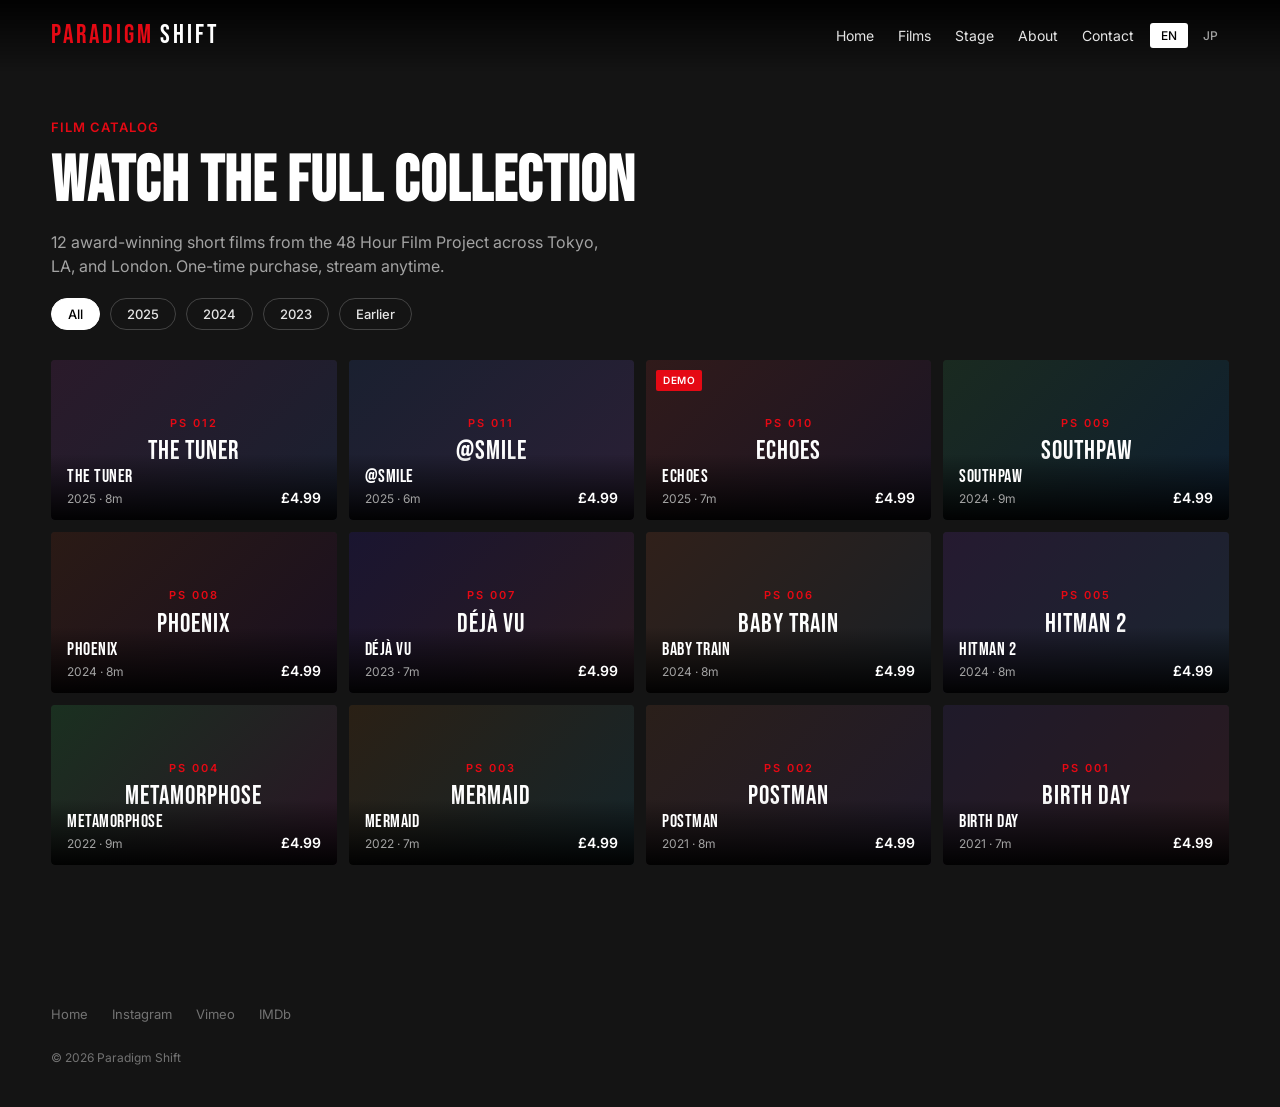
==== commit 91f94507: "Redesign: Netflix-style" ====
--- a/watch/index.html
+++ b/watch/index.html
@@ -3,109 +3,174 @@
 <head>
 <meta charset="UTF-8">
 <meta name="viewport" content="width=device-width, initial-scale=1.0">
-<title>WATCH | PARADIGM SHIFT</title>
-<meta name="description" content="Paradigm Shift — Film Catalog">
-<link href="https://fonts.googleapis.com/css2?family=Share+Tech+Mono&family=Bebas+Neue&family=Noto+Sans+JP:wght@300;400;700&display=swap" rel="stylesheet">
+<title>Watch · Paradigm Shift</title>
+<link rel="preconnect" href="https://fonts.googleapis.com">
+<link rel="preconnect" href="https://fonts.gstatic.com" crossorigin>
+<link href="https://fonts.googleapis.com/css2?family=Inter:wght@400;500;600;700&family=Bebas+Neue&family=Noto+Sans+JP:wght@400;500;700&display=swap" rel="stylesheet">
 <link rel="stylesheet" href="../common.css">
 <style>
-  /* PAGE WRAP */
-  .page-wrap { padding-top:65px; }
-
-  /* HERO (watch) */
-  .watch-hero { padding:80px 40px 60px; max-width:1400px; margin:0 auto; position:relative; overflow:hidden; }
-  .watch-hero::before { content:''; position:absolute; top:0; right:40px; width:16px; height:16px; border-top:1px solid var(--red); border-right:1px solid var(--red); opacity:.3; }
-  .watch-hero::after { content:''; position:absolute; bottom:40px; left:40px; width:16px; height:16px; border-bottom:1px solid var(--red); border-left:1px solid var(--red); opacity:.3; }
-  .watch-label { font-size:12px; letter-spacing:4px; color:var(--red); margin-bottom:14px; display:flex; align-items:center; gap:10px; animation:fu .8s ease both; }
-  .watch-label::before { content:''; width:26px; height:1px; background:var(--red); }
-  .watch-title { font-family:'Bebas Neue',sans-serif; font-size:clamp(52px,8vw,110px); line-height:.95; letter-spacing:2px; margin-bottom:24px; animation:fu .9s .1s ease both; }
-  .watch-title .red { color:var(--red); }
-  .watch-desc { font-size:14px; letter-spacing:1px; color:var(--off); max-width:580px; line-height:2; border-left:2px solid var(--red); padding-left:16px; animation:fu 1s .2s ease both; }
-  body.ja .watch-desc { font-family:'Noto Sans JP',sans-serif; font-size:13px; letter-spacing:.4px; }
-  @keyframes fu{ from{opacity:0;transform:translateY(24px)} to{opacity:1;transform:translateY(0)} }
-
-  /* FILTERS */
-  .filters-wrap { max-width:1400px; margin:0 auto; padding:20px 40px 50px; border-top:1px solid var(--border); display:flex; gap:20px; align-items:center; flex-wrap:wrap; }
-  .filter-label { font-size:11px; color:var(--red); letter-spacing:3px; text-transform:uppercase; margin-right:6px; }
-  .filter-btn { background:none; border:1px solid transparent; color:var(--off); font-family:'Share Tech Mono',monospace; font-size:13px; letter-spacing:2px; cursor:pointer; padding:6px 14px; text-transform:uppercase; transition:all .2s; position:relative; }
-  body.ja .filter-btn { font-family:'Noto Sans JP',sans-serif; letter-spacing:.5px; }
-  .filter-btn:hover { color:var(--white); }
-  .filter-btn.active { color:var(--white); border-color:var(--red); background:rgba(224,26,45,.08); }
-
-  /* CATALOG GRID */
-  .catalog { max-width:1400px; margin:0 auto; padding:0 40px 120px; }
-  .grid { display:grid; grid-template-columns:repeat(3,1fr); gap:2px; background:var(--border); }
-
-  .film { position:relative; aspect-ratio:2/3; overflow:hidden; cursor:pointer; background:#0d0d0d; text-decoration:none; display:block; opacity:0; animation:fadeUp .6s ease forwards; }
-  .film:nth-child(1){animation-delay:.05s} .film:nth-child(2){animation-delay:.1s}
-  .film:nth-child(3){animation-delay:.15s} .film:nth-child(4){animation-delay:.2s}
-  .film:nth-child(5){animation-delay:.25s} .film:nth-child(6){animation-delay:.3s}
-  .film:nth-child(7){animation-delay:.35s} .film:nth-child(8){animation-delay:.4s}
-  .film:nth-child(9){animation-delay:.45s} .film:nth-child(10){animation-delay:.5s}
-  .film:nth-child(11){animation-delay:.55s} .film:nth-child(12){animation-delay:.6s}
-  @keyframes fadeUp { from{opacity:0;transform:translateY(20px)} to{opacity:1;transform:translateY(0)} }
-
-  .poster-bg { position:absolute; inset:0; transition:transform .5s ease; }
-  .film:nth-child(1) .poster-bg { background:radial-gradient(ellipse at 40% 60%,rgba(224,26,45,.35),#080008 70%); }
-  .film:nth-child(2) .poster-bg { background:radial-gradient(ellipse at 60% 40%,rgba(200,100,20,.3),#0a0500 70%); }
-  .film:nth-child(3) .poster-bg { background:radial-gradient(ellipse at 35% 65%,rgba(20,90,200,.3),#000810 70%); }
-  .film:nth-child(4) .poster-bg { background:radial-gradient(ellipse at 50% 50%,rgba(180,40,30,.3),#0a0308 70%); }
-  .film:nth-child(5) .poster-bg { background:radial-gradient(ellipse at 45% 55%,rgba(224,60,20,.3),#0a0400 70%); }
-  .film:nth-child(6) .poster-bg { background:radial-gradient(ellipse at 60% 50%,rgba(140,40,100,.3),#0a0308 70%); }
-  .film:nth-child(7) .poster-bg { background:radial-gradient(ellipse at 40% 50%,rgba(80,60,20,.3),#0a0800 70%); }
-  .film:nth-child(8) .poster-bg { background:radial-gradient(ellipse at 55% 45%,rgba(180,30,40,.3),#0a0305 70%); }
-  .film:nth-child(9) .poster-bg { background:radial-gradient(ellipse at 50% 60%,rgba(90,60,160,.3),#050008 70%); }
-  .film:nth-child(10) .poster-bg { background:radial-gradient(ellipse at 45% 50%,rgba(40,100,160,.3),#00050a 70%); }
-  .film:nth-child(11) .poster-bg { background:radial-gradient(ellipse at 55% 55%,rgba(160,80,30,.3),#0a0500 70%); }
-  .film:nth-child(12) .poster-bg { background:radial-gradient(ellipse at 50% 50%,rgba(200,40,60,.3),#0a0305 70%); }
-  .film:hover .poster-bg { transform:scale(1.06); }
-
-  .poster-content { position:absolute; inset:0; display:flex; flex-direction:column; align-items:center; justify-content:center; padding:24px; z-index:2; }
-  .poster-mark { font-family:'Share Tech Mono',monospace; font-size:11px; color:var(--red); letter-spacing:4px; margin-bottom:14px; opacity:.8; }
-  .poster-title { font-family:'Bebas Neue',sans-serif; font-size:clamp(26px,2.6vw,38px); letter-spacing:2px; color:var(--white); text-align:center; line-height:1; margin-bottom:12px; }
-  .poster-line { width:36px; height:1px; background:var(--red); margin:4px 0 12px; opacity:.7; }
-  .poster-year { font-family:'Share Tech Mono',monospace; font-size:11px; color:var(--off); letter-spacing:3px; }
-
-  .film-overlay { position:absolute; inset:0; background:linear-gradient(to top,rgba(0,0,0,.92) 0%,rgba(0,0,0,0) 55%); opacity:0; transition:opacity .3s; z-index:3; }
-  .film:hover .film-overlay { opacity:1; }
-  .watch-cta { position:absolute; top:50%; left:50%; transform:translate(-50%,-50%) scale(.9); font-family:'Share Tech Mono',monospace; font-size:13px; letter-spacing:4px; color:var(--white); padding:12px 26px; border:1px solid var(--red); background:rgba(224,26,45,.1); opacity:0; transition:all .3s cubic-bezier(.2,.8,.2,1); z-index:4; clip-path:polygon(0 0,calc(100% - 6px) 0,100% 6px,100% 100%,6px 100%,0 calc(100% - 6px)); text-transform:uppercase; }
-  .film:hover .watch-cta { opacity:1; transform:translate(-50%,-50%) scale(1); }
-
-  .film-meta { position:absolute; bottom:0; left:0; right:0; padding:16px 18px; display:flex; justify-content:space-between; align-items:flex-end; z-index:4; background:linear-gradient(to top,rgba(0,0,0,.95),transparent); }
-  .film-title { font-family:'Bebas Neue',sans-serif; font-size:18px; letter-spacing:1.5px; color:var(--white); line-height:1; }
-  .film-info { font-family:'Share Tech Mono',monospace; font-size:10px; color:var(--off); letter-spacing:2px; text-align:right; line-height:1.7; text-transform:uppercase; }
-  .film-info .price { color:var(--red); font-size:12px; letter-spacing:1px; }
-
-  /* Demo tag */
-  .tag { position:absolute; top:10px; left:10px; background:var(--red); color:var(--white); font-family:'Share Tech Mono',monospace; font-size:10px; letter-spacing:2px; padding:3px 9px; z-index:5; clip-path:polygon(0 0,calc(100% - 4px) 0,100% 4px,100% 100%,0 100%); display:flex; align-items:center; gap:4px; }
-  .tag::before { content:'●'; font-size:8px; }
-
-  /* RESPONSIVE */
-  @media (max-width:900px) {
-    .watch-hero { padding:60px 24px 40px; }
-    .watch-title { font-size:clamp(44px,12vw,72px); }
-    .filters-wrap { padding:20px 24px 40px; gap:10px; }
-    .catalog { padding:0 24px 80px; }
-    .grid { grid-template-columns:repeat(2,1fr); }
-  }
-  @media (max-width:560px) {
-    .grid { grid-template-columns:1fr 1fr; gap:2px; }
-    .filter-btn { font-size:12px; padding:5px 10px; }
-    .poster-title { font-size:24px; }
-    .film-title { font-size:15px; }
+  .page-wrap { padding-top:68px; }
+
+  .hero-banner {
+    padding:50px 4% 20px;
+    max-width:1600px; margin:0 auto;
+  }
+  .banner-kicker {
+    font-size:13px; font-weight:600;
+    color:var(--red);
+    margin-bottom:12px;
+    text-transform:uppercase;
+    letter-spacing:1px;
+  }
+  .banner-ttl {
+    font-family:'Bebas Neue',sans-serif;
+    font-size:clamp(40px,5vw,64px);
+    line-height:1;
+    letter-spacing:1px;
+    margin-bottom:16px;
+    color:var(--white);
+  }
+  .banner-desc {
+    font-size:16px;
+    color:var(--off);
+    max-width:560px;
+    line-height:1.5;
+  }
+  body.ja .banner-desc { font-size:14px; line-height:1.7; }
+
+  /* Filter bar */
+  .filters {
+    padding:0 4% 30px;
+    max-width:1600px; margin:0 auto;
+    display:flex; gap:10px; align-items:center;
+    flex-wrap:wrap;
+  }
+  .filter-btn {
+    background:transparent; color:var(--text);
+    border:1px solid var(--border-strong);
+    font-family:inherit; font-size:13px; font-weight:500;
+    padding:7px 16px; cursor:pointer;
+    border-radius:20px;
+    transition:all .15s;
+  }
+  .filter-btn:hover { background:rgba(255,255,255,0.08); }
+  .filter-btn.active { background:var(--white); color:#000; border-color:var(--white); }
+
+  /* Catalog */
+  .catalog {
+    padding:0 4% 80px;
+    max-width:1600px; margin:0 auto;
+  }
+  .grid {
+    display:grid;
+    grid-template-columns:repeat(4,1fr);
+    gap:12px;
+  }
+
+  .film {
+    position:relative;
+    aspect-ratio:16/9;
+    overflow:hidden;
+    border-radius:4px;
+    background:var(--panel);
+    transition:transform .25s ease, box-shadow .25s ease;
+    cursor:pointer;
+    display:block;
+  }
+  .film:hover {
+    transform:scale(1.06);
+    box-shadow:0 10px 30px rgba(0,0,0,0.6);
+    z-index:2;
+  }
+
+  .poster-bg {
+    position:absolute; inset:0;
+    background-size:cover; background-position:center;
+  }
+  /* Fallback gradients when no image */
+  .film:nth-child(1) .poster-bg { background:linear-gradient(135deg, #2a1a2a 0%, #1a2030 100%); }
+  .film:nth-child(2) .poster-bg { background:linear-gradient(135deg, #1a2030 0%, #2a1f35 100%); }
+  .film:nth-child(3) .poster-bg { background:linear-gradient(135deg, #301a1a 0%, #1a1525 100%); }
+  .film:nth-child(4) .poster-bg { background:linear-gradient(135deg, #1a2a20 0%, #0f1f30 100%); }
+  .film:nth-child(5) .poster-bg { background:linear-gradient(135deg, #2a1a15 0%, #1a1020 100%); }
+  .film:nth-child(6) .poster-bg { background:linear-gradient(135deg, #1a1530 0%, #2a1a20 100%); }
+  .film:nth-child(7) .poster-bg { background:linear-gradient(135deg, #30201a 0%, #1a2025 100%); }
+  .film:nth-child(8) .poster-bg { background:linear-gradient(135deg, #251a30 0%, #1a2530 100%); }
+  .film:nth-child(9) .poster-bg { background:linear-gradient(135deg, #1a3020 0%, #2a1525 100%); }
+  .film:nth-child(10) .poster-bg { background:linear-gradient(135deg, #2a2015 0%, #15252a 100%); }
+  .film:nth-child(11) .poster-bg { background:linear-gradient(135deg, #2a1f1a 0%, #201a2a 100%); }
+  .film:nth-child(12) .poster-bg { background:linear-gradient(135deg, #1f1a2a 0%, #2a1a1f 100%); }
+
+  .poster-content {
+    position:absolute; inset:0;
+    display:flex; flex-direction:column;
+    justify-content:center; align-items:center;
+    padding:20px;
+  }
+  .ps-code {
+    font-size:11px; font-weight:600;
+    color:var(--red);
+    letter-spacing:2px;
+    margin-bottom:8px;
+  }
+  .ps-title {
+    font-family:'Bebas Neue',sans-serif;
+    font-size:clamp(22px,2vw,32px);
+    letter-spacing:1px;
+    color:var(--white);
+    text-align:center;
+    line-height:1;
+  }
+
+  .film-info-overlay {
+    position:absolute; bottom:0; left:0; right:0;
+    padding:14px 16px 12px;
+    background:linear-gradient(to top, rgba(0,0,0,0.95) 0%, rgba(0,0,0,0.3) 70%, transparent 100%);
+    display:flex; justify-content:space-between; align-items:flex-end;
+  }
+  .info-left .title {
+    font-family:'Bebas Neue',sans-serif;
+    font-size:18px;
+    letter-spacing:0.5px;
+    color:var(--white);
+    line-height:1;
+    margin-bottom:4px;
+  }
+  .info-left .year {
+    font-size:12px;
+    color:var(--off);
+  }
+  .info-right {
+    font-size:14px; font-weight:600;
+    color:var(--white);
+  }
+
+  .demo-tag {
+    position:absolute; top:10px; left:10px;
+    background:var(--red); color:var(--white);
+    font-size:10px; font-weight:600;
+    padding:3px 7px;
+    border-radius:2px;
+    letter-spacing:0.5px;
+    z-index:3;
+  }
+
+  @media(max-width:1100px){ .grid { grid-template-columns:repeat(3,1fr); } }
+  @media(max-width:768px){ .grid { grid-template-columns:repeat(2,1fr); gap:10px; } }
+  @media(max-width:480px){
+    .grid { grid-template-columns:1fr; }
+    .hero-banner { padding:40px 4% 16px; }
+    .banner-ttl { font-size:36px; }
   }
 </style>
 </head>
 <body class="en">
 
-<!-- NAV -->
-<nav class="navbar">
-  <a href="../index.html" class="logo">
-    <div class="logo-icon">PS</div>
-    <div class="logo-name">PARADIGM <span>SHIFT</span></div>
-  </a>
+<nav class="navbar" id="navbar">
+  <a href="../index.html" class="logo">PARADIGM<span>SHIFT</span></a>
   <div class="nav-r">
     <div class="nav-links" id="nav-links"></div>
-    <div class="hamburger" onclick="toggleMenu()" id="hamburger"><span></span><span></span><span></span></div>
+    <div class="hamburger" onclick="toggleMenu()"><span></span><span></span><span></span></div>
     <div class="lswitch">
       <button class="lbtn on" onclick="setLang('en')">EN</button>
       <button class="lbtn" onclick="setLang('ja')">JP</button>
@@ -116,217 +181,165 @@
 
 <div class="page-wrap">
 
-  <!-- HERO -->
-  <section class="watch-hero">
-    <p class="watch-label" id="watch-label"></p>
-    <h1 class="watch-title" id="watch-title"></h1>
-    <p class="watch-desc" id="watch-desc"></p>
+  <section class="hero-banner">
+    <p class="banner-kicker" id="banner-kicker"></p>
+    <h1 class="banner-ttl" id="banner-ttl"></h1>
+    <p class="banner-desc" id="banner-desc"></p>
   </section>
 
-  <!-- FILTERS -->
-  <section class="filters-wrap">
-    <span class="filter-label" id="filter-label"></span>
-    <button class="filter-btn active" data-filter="all" data-en="All Films" data-ja="すべて"></button>
+  <section class="filters">
+    <button class="filter-btn active" data-filter="all" data-en="All" data-ja="すべて"></button>
     <button class="filter-btn" data-filter="2025" data-en="2025" data-ja="2025"></button>
     <button class="filter-btn" data-filter="2024" data-en="2024" data-ja="2024"></button>
     <button class="filter-btn" data-filter="2023" data-en="2023" data-ja="2023"></button>
     <button class="filter-btn" data-filter="earlier" data-en="Earlier" data-ja="それ以前"></button>
   </section>
 
-  <!-- CATALOG -->
   <main class="catalog">
-    <div class="grid" id="grid">
+    <div class="grid">
 
       <a class="film" href="film.html?id=tuner" data-year="2025">
         <div class="poster-bg"></div>
         <div class="poster-content">
-          <div class="poster-mark">// PS 012</div>
-          <div class="poster-title">THE TUNER</div>
-          <div class="poster-line"></div>
-          <div class="poster-year">2025</div>
-        </div>
-        <div class="film-overlay"></div>
-        <div class="watch-cta" data-en="Watch //" data-ja="視聴する //"></div>
-        <div class="film-meta">
-          <div class="film-title">THE TUNER</div>
-          <div class="film-info">2025 · 8 MIN<br><span class="price">£4.99</span></div>
+          <div class="ps-code">PS 012</div>
+          <div class="ps-title">THE TUNER</div>
+        </div>
+        <div class="film-info-overlay">
+          <div class="info-left"><div class="title">THE TUNER</div><div class="year">2025 · 8m</div></div>
+          <div class="info-right">£4.99</div>
         </div>
       </a>
 
       <a class="film" href="film.html?id=smile" data-year="2025">
         <div class="poster-bg"></div>
         <div class="poster-content">
-          <div class="poster-mark">// PS 011</div>
-          <div class="poster-title">@SMILE</div>
-          <div class="poster-line"></div>
-          <div class="poster-year">2025</div>
-        </div>
-        <div class="film-overlay"></div>
-        <div class="watch-cta" data-en="Watch //" data-ja="視聴する //"></div>
-        <div class="film-meta">
-          <div class="film-title">@SMILE</div>
-          <div class="film-info">2025 · 6 MIN<br><span class="price">£4.99</span></div>
+          <div class="ps-code">PS 011</div>
+          <div class="ps-title">@SMILE</div>
+        </div>
+        <div class="film-info-overlay">
+          <div class="info-left"><div class="title">@SMILE</div><div class="year">2025 · 6m</div></div>
+          <div class="info-right">£4.99</div>
         </div>
       </a>
 
       <a class="film" href="film.html?id=echoes" data-year="2025">
-        <span class="tag" data-en="DEMO" data-ja="DEMO">DEMO</span>
-        <div class="poster-bg"></div>
-        <div class="poster-content">
-          <div class="poster-mark">// PS 010</div>
-          <div class="poster-title">ECHOES</div>
-          <div class="poster-line"></div>
-          <div class="poster-year">2025</div>
-        </div>
-        <div class="film-overlay"></div>
-        <div class="watch-cta" data-en="Watch //" data-ja="視聴する //"></div>
-        <div class="film-meta">
-          <div class="film-title">ECHOES</div>
-          <div class="film-info">2025 · 7 MIN<br><span class="price">£4.99</span></div>
+        <span class="demo-tag">DEMO</span>
+        <div class="poster-bg"></div>
+        <div class="poster-content">
+          <div class="ps-code">PS 010</div>
+          <div class="ps-title">ECHOES</div>
+        </div>
+        <div class="film-info-overlay">
+          <div class="info-left"><div class="title">ECHOES</div><div class="year">2025 · 7m</div></div>
+          <div class="info-right">£4.99</div>
         </div>
       </a>
 
       <a class="film" href="film.html?id=southpaw" data-year="2024">
         <div class="poster-bg"></div>
         <div class="poster-content">
-          <div class="poster-mark">// PS 009</div>
-          <div class="poster-title">SOUTHPAW</div>
-          <div class="poster-line"></div>
-          <div class="poster-year">2024</div>
-        </div>
-        <div class="film-overlay"></div>
-        <div class="watch-cta" data-en="Watch //" data-ja="視聴する //"></div>
-        <div class="film-meta">
-          <div class="film-title">SOUTHPAW</div>
-          <div class="film-info">2024 · 9 MIN<br><span class="price">£4.99</span></div>
+          <div class="ps-code">PS 009</div>
+          <div class="ps-title">SOUTHPAW</div>
+        </div>
+        <div class="film-info-overlay">
+          <div class="info-left"><div class="title">SOUTHPAW</div><div class="year">2024 · 9m</div></div>
+          <div class="info-right">£4.99</div>
         </div>
       </a>
 
       <a class="film" href="film.html?id=phoenix" data-year="2024">
         <div class="poster-bg"></div>
         <div class="poster-content">
-          <div class="poster-mark">// PS 008</div>
-          <div class="poster-title">PHOENIX</div>
-          <div class="poster-line"></div>
-          <div class="poster-year">2024</div>
-        </div>
-        <div class="film-overlay"></div>
-        <div class="watch-cta" data-en="Watch //" data-ja="視聴する //"></div>
-        <div class="film-meta">
-          <div class="film-title">PHOENIX</div>
-          <div class="film-info">2024 · 8 MIN<br><span class="price">£4.99</span></div>
+          <div class="ps-code">PS 008</div>
+          <div class="ps-title">PHOENIX</div>
+        </div>
+        <div class="film-info-overlay">
+          <div class="info-left"><div class="title">PHOENIX</div><div class="year">2024 · 8m</div></div>
+          <div class="info-right">£4.99</div>
         </div>
       </a>
 
       <a class="film" href="film.html?id=deja-vu" data-year="2023">
         <div class="poster-bg"></div>
         <div class="poster-content">
-          <div class="poster-mark">// PS 007</div>
-          <div class="poster-title">DÉJÀ VU</div>
-          <div class="poster-line"></div>
-          <div class="poster-year">2023</div>
-        </div>
-        <div class="film-overlay"></div>
-        <div class="watch-cta" data-en="Watch //" data-ja="視聴する //"></div>
-        <div class="film-meta">
-          <div class="film-title">DÉJÀ VU</div>
-          <div class="film-info">2023 · 7 MIN<br><span class="price">£4.99</span></div>
+          <div class="ps-code">PS 007</div>
+          <div class="ps-title">DÉJÀ VU</div>
+        </div>
+        <div class="film-info-overlay">
+          <div class="info-left"><div class="title">DÉJÀ VU</div><div class="year">2023 · 7m</div></div>
+          <div class="info-right">£4.99</div>
         </div>
       </a>
 
       <a class="film" href="film.html?id=baby-train" data-year="2024">
         <div class="poster-bg"></div>
         <div class="poster-content">
-          <div class="poster-mark">// PS 006</div>
-          <div class="poster-title">BABY TRAIN</div>
-          <div class="poster-line"></div>
-          <div class="poster-year">2024</div>
-        </div>
-        <div class="film-overlay"></div>
-        <div class="watch-cta" data-en="Watch //" data-ja="視聴する //"></div>
-        <div class="film-meta">
-          <div class="film-title">BABY TRAIN</div>
-          <div class="film-info">2024 · 8 MIN<br><span class="price">£4.99</span></div>
+          <div class="ps-code">PS 006</div>
+          <div class="ps-title">BABY TRAIN</div>
+        </div>
+        <div class="film-info-overlay">
+          <div class="info-left"><div class="title">BABY TRAIN</div><div class="year">2024 · 8m</div></div>
+          <div class="info-right">£4.99</div>
         </div>
       </a>
 
       <a class="film" href="film.html?id=hitman-2" data-year="2024">
         <div class="poster-bg"></div>
         <div class="poster-content">
-          <div class="poster-mark">// PS 005</div>
-          <div class="poster-title">HITMAN 2</div>
-          <div class="poster-line"></div>
-          <div class="poster-year">2024</div>
-        </div>
-        <div class="film-overlay"></div>
-        <div class="watch-cta" data-en="Watch //" data-ja="視聴する //"></div>
-        <div class="film-meta">
-          <div class="film-title">HITMAN 2</div>
-          <div class="film-info">2024 · 8 MIN<br><span class="price">£4.99</span></div>
+          <div class="ps-code">PS 005</div>
+          <div class="ps-title">HITMAN 2</div>
+        </div>
+        <div class="film-info-overlay">
+          <div class="info-left"><div class="title">HITMAN 2</div><div class="year">2024 · 8m</div></div>
+          <div class="info-right">£4.99</div>
         </div>
       </a>
 
       <a class="film" href="film.html?id=metamorphose" data-year="earlier">
         <div class="poster-bg"></div>
         <div class="poster-content">
-          <div class="poster-mark">// PS 004</div>
-          <div class="poster-title">MetamoRphose</div>
-          <div class="poster-line"></div>
-          <div class="poster-year">2022</div>
-        </div>
-        <div class="film-overlay"></div>
-        <div class="watch-cta" data-en="Watch //" data-ja="視聴する //"></div>
-        <div class="film-meta">
-          <div class="film-title">MetamoRphose</div>
-          <div class="film-info">2022 · 9 MIN<br><span class="price">£4.99</span></div>
+          <div class="ps-code">PS 004</div>
+          <div class="ps-title">MetamoRphose</div>
+        </div>
+        <div class="film-info-overlay">
+          <div class="info-left"><div class="title">MetamoRphose</div><div class="year">2022 · 9m</div></div>
+          <div class="info-right">£4.99</div>
         </div>
       </a>
 
       <a class="film" href="film.html?id=mermaid" data-year="earlier">
         <div class="poster-bg"></div>
         <div class="poster-content">
-          <div class="poster-mark">// PS 003</div>
-          <div class="poster-title">MERMAID</div>
-          <div class="poster-line"></div>
-          <div class="poster-year">2022</div>
-        </div>
-        <div class="film-overlay"></div>
-        <div class="watch-cta" data-en="Watch //" data-ja="視聴する //"></div>
-        <div class="film-meta">
-          <div class="film-title">MERMAID</div>
-          <div class="film-info">2022 · 7 MIN<br><span class="price">£4.99</span></div>
+          <div class="ps-code">PS 003</div>
+          <div class="ps-title">MERMAID</div>
+        </div>
+        <div class="film-info-overlay">
+          <div class="info-left"><div class="title">MERMAID</div><div class="year">2022 · 7m</div></div>
+          <div class="info-right">£4.99</div>
         </div>
       </a>
 
       <a class="film" href="film.html?id=postman" data-year="earlier">
         <div class="poster-bg"></div>
         <div class="poster-content">
-          <div class="poster-mark">// PS 002</div>
-          <div class="poster-title">POSTMAN</div>
-          <div class="poster-line"></div>
-          <div class="poster-year">2021</div>
-        </div>
-        <div class="film-overlay"></div>
-        <div class="watch-cta" data-en="Watch //" data-ja="視聴する //"></div>
-        <div class="film-meta">
-          <div class="film-title">POSTMAN</div>
-          <div class="film-info">2021 · 8 MIN<br><span class="price">£4.99</span></div>
+          <div class="ps-code">PS 002</div>
+          <div class="ps-title">POSTMAN</div>
+        </div>
+        <div class="film-info-overlay">
+          <div class="info-left"><div class="title">POSTMAN</div><div class="year">2021 · 8m</div></div>
+          <div class="info-right">£4.99</div>
         </div>
       </a>
 
       <a class="film" href="film.html?id=birth-day" data-year="earlier">
         <div class="poster-bg"></div>
         <div class="poster-content">
-          <div class="poster-mark">// PS 001</div>
-          <div class="poster-title">BIRTH DAY</div>
-          <div class="poster-line"></div>
-          <div class="poster-year">2021</div>
-        </div>
-        <div class="film-overlay"></div>
-        <div class="watch-cta" data-en="Watch //" data-ja="視聴する //"></div>
-        <div class="film-meta">
-          <div class="film-title">BIRTH DAY</div>
-          <div class="film-info">2021 · 7 MIN<br><span class="price">£4.99</span></div>
+          <div class="ps-code">PS 001</div>
+          <div class="ps-title">BIRTH DAY</div>
+        </div>
+        <div class="film-info-overlay">
+          <div class="info-left"><div class="title">BIRTH DAY</div><div class="year">2021 · 7m</div></div>
+          <div class="info-right">£4.99</div>
         </div>
       </a>
 
@@ -335,64 +348,59 @@
 </div>
 
 <footer>
-  <div class="footer-copy" id="footer-copy"></div>
-  <div class="footer-links">
-    <a href="#">Instagram</a>
-    <a href="#">Vimeo</a>
-    <a href="#">IMDb</a>
+  <div class="footer-inner">
+    <div class="footer-links">
+      <a href="../index.html" data-en="Home" data-ja="ホーム">Home</a>
+      <a href="#">Instagram</a>
+      <a href="#">Vimeo</a>
+      <a href="#">IMDb</a>
+    </div>
+    <div class="footer-copy" id="footer-copy"></div>
   </div>
 </footer>
 
 <script>
 const T = {
   en: {
-    nav: ['Home','Films','Stage','About','Contact','Watch'],
-    watchLabel: '// FILM CATALOG',
-    watchTitle: 'WATCH THE<br><span class="red">FULL COLLECTION</span>',
-    watchDesc: '48 Hour Film Project shorts and original works by Paradigm Shift — 12 films in total.<br>Purchase any title for unlimited viewing access.',
-    filterLabel: 'FILTER //',
-    footer: '© 2026 PARADIGM SHIFT — FILM COLLECTION',
+    nav: ['Home','Films','Stage','About','Contact'],
+    bannerKicker: 'Film Catalog',
+    bannerTtl: 'Watch the Full Collection',
+    bannerDesc: '12 award-winning short films from the 48 Hour Film Project across Tokyo, LA, and London. One-time purchase, stream anytime.',
+    footer: '© 2026 Paradigm Shift',
   },
   ja: {
-    nav: ['ホーム','作品','舞台','概要','お問合せ','視聴'],
-    watchLabel: '// フィルムカタログ',
-    watchTitle: '全作品<br><span class="red">視聴可能</span>',
-    watchDesc: '48時間フィルムプロジェクトを中心とした、Paradigm Shiftのショートフィルム全12作品。<br>各作品の購入で、いつでも本編をお楽しみいただけます。',
-    filterLabel: 'フィルター //',
-    footer: '© 2026 PARADIGM SHIFT — 無断転載禁止',
+    nav: ['ホーム','作品','舞台','概要','お問合せ'],
+    bannerKicker: 'フィルムカタログ',
+    bannerTtl: '全作品視聴',
+    bannerDesc: '東京・ロサンゼルス・ロンドンの48時間映画祭で制作された受賞短編全12作品。買い切り、いつでも視聴可能。',
+    footer: '© 2026 Paradigm Shift',
   }
 };
-
-const NAV_HREFS = ['../index.html','../films.html','../stage.html','../about.html','../contact.html','index.html'];
+const NAV_HREFS = ['../index.html','../films.html','../stage.html','../about.html','../contact.html'];
 
 function render(lang) {
   const t = T[lang];
   document.body.className = lang;
   document.documentElement.lang = lang;
   document.getElementById('nav-links').innerHTML = t.nav.map((n,i)=>
-    `<a href="${NAV_HREFS[i]}" class="nav-link${i===5?' active':''}">${n}</a>`).join('');
-  const mm=document.getElementById('mobile-menu');
-  if(mm) mm.innerHTML=t.nav.map((n,i)=>`<a href="${NAV_HREFS[i]}" class="nav-link${i===5?' active':''}" onclick="document.getElementById('mobile-menu').classList.remove('open')">${n}</a>`).join('');
-  document.getElementById('watch-label').textContent = t.watchLabel;
-  document.getElementById('watch-title').innerHTML = t.watchTitle;
-  document.getElementById('watch-desc').innerHTML = t.watchDesc;
-  document.getElementById('filter-label').textContent = t.filterLabel;
+    `<a href="${NAV_HREFS[i]}" class="nav-link">${n}</a>`).join('');
+  document.getElementById('mobile-menu').innerHTML=t.nav.map((n,i)=>
+    `<a href="${NAV_HREFS[i]}" class="nav-link" onclick="document.getElementById('mobile-menu').classList.remove('open')">${n}</a>`).join('');
+  document.getElementById('banner-kicker').textContent = t.bannerKicker;
+  document.getElementById('banner-ttl').textContent = t.bannerTtl;
+  document.getElementById('banner-desc').textContent = t.bannerDesc;
   document.getElementById('footer-copy').textContent = t.footer;
   document.querySelectorAll('[data-en][data-ja]').forEach(el=>{
     el.textContent = el.dataset[lang];
   });
 }
-
 function setLang(lang) {
   localStorage.setItem('ps-lang', lang);
   render(lang);
   document.querySelectorAll('.lbtn').forEach(b=>b.classList.remove('on'));
   document.querySelector(`.lbtn[onclick="setLang('${lang}')"]`).classList.add('on');
 }
-
-function toggleMenu(){
-  document.getElementById('mobile-menu').classList.toggle('open');
-}
+function toggleMenu(){ document.getElementById('mobile-menu').classList.toggle('open'); }
 
 // Filter
 const buttons = document.querySelectorAll('.filter-btn');
@@ -408,11 +416,16 @@
   });
 });
 
-// Init
+// Navbar scrolled
+window.addEventListener('scroll', () => {
+  const nav = document.getElementById('navbar');
+  if (window.scrollY > 30) nav.classList.add('scrolled');
+  else nav.classList.remove('scrolled');
+});
+
 const savedLang = localStorage.getItem('ps-lang') || 'en';
 render(savedLang);
 if(savedLang==='ja') { document.querySelector('.lbtn.on').classList.remove('on'); document.querySelector('.lbtn[onclick="setLang(\'ja\')"]').classList.add('on'); }
 </script>
-
 </body>
 </html>
--- a/common.css
+++ b/common.css
@@ -1,86 +1,161 @@
 :root {
-  --red: #E01A2D;
-  --white: #F0EDE8;
-  --off: #8a8078;
-  --bg: #080808;
-  --panel: #0c0c0c;
-  --border: rgba(224,26,45,0.25);
+  --red: #E50914;
+  --red-hover: #f6121d;
+  --white: #ffffff;
+  --text: #e5e5e5;
+  --off: #a3a3a3;
+  --muted: #737373;
+  --bg: #141414;
+  --panel: #1f1f1f;
+  --panel-2: #2a2a2a;
+  --border: rgba(255,255,255,0.08);
+  --border-strong: rgba(255,255,255,0.2);
 }
 * { margin:0; padding:0; box-sizing:border-box; }
 html { scroll-behavior:smooth; }
-body { background:var(--bg); color:var(--white); font-family:'Share Tech Mono',monospace; overflow-x:hidden; cursor:crosshair; }
-body::before {
-  content:''; position:fixed; inset:0;
-  background:repeating-linear-gradient(to bottom,rgba(255,255,255,0.012) 0px,rgba(255,255,255,0.012) 1px,transparent 1px,transparent 3px);
-  pointer-events:none; z-index:9999;
+body {
+  background:var(--bg);
+  color:var(--text);
+  font-family: 'Inter', -apple-system, BlinkMacSystemFont, 'Segoe UI', sans-serif;
+  font-weight:400;
+  font-size:16px;
+  line-height:1.5;
+  overflow-x:hidden;
+  -webkit-font-smoothing: antialiased;
+  -moz-osx-font-smoothing: grayscale;
 }
-body.ja { font-family:'Noto Sans JP',sans-serif; }
+body.ja { font-family:'Noto Sans JP','Inter',-apple-system,sans-serif; }
 
-/* NAV */
+a { color:inherit; text-decoration:none; }
+
+/* NAV - Netflix style */
 .navbar {
   position:fixed; top:0; left:0; right:0; z-index:2000;
-  background:rgba(8,8,8,0.94); border-bottom:1px solid var(--border);
-  backdrop-filter:blur(8px);
-  display:flex; align-items:center; justify-content:space-between; padding:14px 40px;
+  background:linear-gradient(to bottom, rgba(0,0,0,0.9) 0%, rgba(0,0,0,0) 100%);
+  display:flex; align-items:center; justify-content:space-between;
+  padding:16px 4%;
+  transition:background 0.3s;
 }
-.logo { display:flex; align-items:center; gap:12px; text-decoration:none; }
-.logo-icon {
-  width:34px; height:34px; border:2px solid var(--red); border-radius:50%;
-  display:flex; align-items:center; justify-content:center;
-  font-family:'Bebas Neue',sans-serif; font-size:11px; color:var(--red); letter-spacing:1px;
-  animation:pulse 3s ease-in-out infinite;
+.navbar.scrolled { background:var(--bg); }
+
+.logo {
+  font-family:'Bebas Neue',sans-serif;
+  font-size:26px;
+  letter-spacing:3px;
+  color:var(--red);
+  display:flex; align-items:center; gap:0;
 }
-@keyframes pulse{ 0%,100%{box-shadow:0 0 0 0 rgba(224,26,45,.4)} 50%{box-shadow:0 0 0 6px rgba(224,26,45,0)} }
-.logo-name { font-family:'Bebas Neue',sans-serif; font-size:19px; letter-spacing:4px; color:var(--white); }
-.logo-name span { color:var(--red); }
-.nav-r { display:flex; align-items:center; gap:24px; }
-.nav-links { display:flex; gap:20px; }
-.nav-link { color:var(--off); text-decoration:none; font-size:14px; letter-spacing:2px; text-transform:uppercase; transition:color .2s; position:relative; }
-.nav-link::after { content:''; position:absolute; bottom:-3px; left:0; width:0; height:1px; background:var(--red); transition:width .3s; }
-.nav-link:hover { color:var(--white); }
-.nav-link:hover::after { width:100%; }
-.nav-link.active { color:var(--white); }
-.nav-link.active::after { width:100%; }
-.lswitch { display:flex; border:1px solid var(--border); }
-.lbtn { background:none; border:none; color:var(--off); font-family:'Share Tech Mono',monospace; font-size:14px; letter-spacing:2px; padding:7px 14px; cursor:pointer; transition:all .2s; }
-.lbtn.on { background:var(--red); color:var(--white); }
+.logo span { color:var(--white); margin-left:6px; }
 
-/* SECTION BASE */
-.page-wrap { padding-top:65px; }
-section { padding:90px 40px; }
-.sec-lbl { font-size:12px; letter-spacing:4px; color:var(--red); margin-bottom:10px; display:flex; align-items:center; gap:10px; }
-.sec-lbl::before { content:''; width:26px; height:1px; background:var(--red); }
-.sec-ttl { font-family:'Bebas Neue',sans-serif; font-size:clamp(36px,5vw,70px); line-height:1; letter-spacing:2px; margin-bottom:50px; }
+.nav-r { display:flex; align-items:center; gap:16px; }
+.nav-links { display:flex; gap:24px; }
+.nav-link {
+  color:var(--text);
+  font-size:14px;
+  font-weight:400;
+  transition:color .2s;
+}
+.nav-link:hover { color:var(--off); }
+.nav-link.active { font-weight:500; }
+
+.lswitch { display:flex; gap:4px; }
+.lbtn {
+  background:transparent; border:1px solid transparent;
+  color:var(--off);
+  font-family:inherit;
+  font-size:12px; font-weight:500;
+  padding:4px 10px;
+  cursor:pointer;
+  border-radius:3px;
+  transition:all .15s;
+}
+.lbtn:hover { color:var(--white); }
+.lbtn.on { background:var(--white); color:#000; }
+
+/* SECTION */
+.page-wrap { padding-top:68px; }
+
+.sec-ttl {
+  font-size:24px;
+  font-weight:600;
+  color:var(--white);
+  margin-bottom:20px;
+  letter-spacing:-0.2px;
+}
 
 /* FOOTER */
-footer { border-top:1px solid var(--border); padding:24px 40px; display:flex; justify-content:space-between; align-items:center; }
-.footer-copy { font-size:12px; letter-spacing:3px; color:var(--off); }
-.footer-links { display:flex; gap:18px; }
-.footer-links a { font-size:12px; letter-spacing:3px; color:var(--off); text-decoration:none; transition:color .2s; }
-.footer-links a:hover { color:var(--red); }
+footer {
+  padding:60px 4% 40px;
+  color:var(--muted);
+}
+.footer-inner { max-width:1400px; margin:0 auto; }
+.footer-links { display:flex; gap:24px; margin-bottom:24px; flex-wrap:wrap; }
+.footer-links a { font-size:13px; color:var(--muted); }
+.footer-links a:hover { text-decoration:underline; color:var(--off); }
+.footer-copy { font-size:12px; color:var(--muted); }
 
 /* BUTTONS */
-.btn { background:var(--red); color:var(--white); text-decoration:none; font-family:'Share Tech Mono',monospace; font-size:14px; letter-spacing:3px; padding:14px 28px; text-transform:uppercase; clip-path:polygon(0 0,calc(100% - 8px) 0,100% 8px,100% 100%,8px 100%,0 calc(100% - 8px)); transition:background .2s,transform .2s; display:inline-block; }
-.btn:hover { background:#ff1f36; transform:translateY(-2px); }
-.btn-g { color:var(--off); text-decoration:none; font-size:14px; letter-spacing:3px; display:inline-flex; align-items:center; gap:8px; transition:color .2s; }
-.btn-g::before { content:'//'; color:var(--red); }
-.btn-g:hover { color:var(--white); }
+.btn {
+  background:var(--red); color:var(--white);
+  font-size:16px; font-weight:600;
+  padding:12px 26px;
+  border-radius:4px;
+  border:none; cursor:pointer;
+  display:inline-flex; align-items:center; gap:10px;
+  transition:background .15s;
+}
+.btn:hover { background:var(--red-hover); }
 
-/* Hamburger - hidden on desktop */
+.btn-white {
+  background:rgba(255,255,255,0.9); color:#000;
+  font-size:16px; font-weight:600;
+  padding:12px 26px;
+  border-radius:4px;
+  border:none; cursor:pointer;
+  display:inline-flex; align-items:center; gap:10px;
+  transition:background .15s;
+}
+.btn-white:hover { background:rgba(255,255,255,1); }
+
+.btn-g {
+  background:rgba(109,109,110,0.7); color:var(--white);
+  font-size:16px; font-weight:500;
+  padding:12px 24px;
+  border-radius:4px;
+  border:none; cursor:pointer;
+  display:inline-flex; align-items:center; gap:10px;
+  transition:background .15s;
+}
+.btn-g:hover { background:rgba(109,109,110,0.5); }
+
+/* Hamburger */
 .hamburger { display:none; }
 .mobile-menu { display:none; }
 
-@media(max-width:768px){
-  .navbar { padding:12px 20px; }
+@media(max-width:900px){
+  .navbar { padding:12px 4%; }
   .nav-links { display:none; }
-  .hamburger { display:flex; flex-direction:column; gap:5px; cursor:pointer; padding:4px; }
-  .hamburger span { display:block; width:22px; height:2px; background:var(--white); transition:all .3s; }
-  .mobile-menu { display:none; position:fixed; top:60px; left:0; right:0; background:rgba(8,8,8,0.98); border-bottom:1px solid var(--border); z-index:1999; padding:20px; flex-direction:column; gap:0; }
+  .hamburger {
+    display:flex; flex-direction:column; gap:4px;
+    cursor:pointer; padding:6px;
+  }
+  .hamburger span {
+    display:block; width:20px; height:2px;
+    background:var(--white);
+  }
+  .mobile-menu {
+    display:none; position:fixed; top:56px; left:0; right:0;
+    background:rgba(0,0,0,0.95);
+    z-index:1999; padding:8px 0;
+    flex-direction:column;
+  }
   .mobile-menu.open { display:flex; }
-  .mobile-menu a { color:var(--off); text-decoration:none; font-size:16px; letter-spacing:3px; text-transform:uppercase; padding:16px 0; border-bottom:1px solid rgba(255,255,255,0.05); transition:color .2s; }
-  .mobile-menu a:hover, .mobile-menu a.active { color:var(--white); }
-  section { padding:60px 20px; }
-  footer { flex-direction:column; gap:14px; text-align:center; padding:20px; }
-  .lbtn { font-size:12px; padding:7px 14px; }
-  .logo-name { font-size:16px; letter-spacing:3px; }
+  .mobile-menu a {
+    color:var(--text);
+    font-size:15px; font-weight:500;
+    padding:14px 4%;
+    border-bottom:1px solid rgba(255,255,255,0.06);
+  }
+  .mobile-menu a:last-child { border-bottom:none; }
+  .logo { font-size:22px; letter-spacing:2px; }
 }
